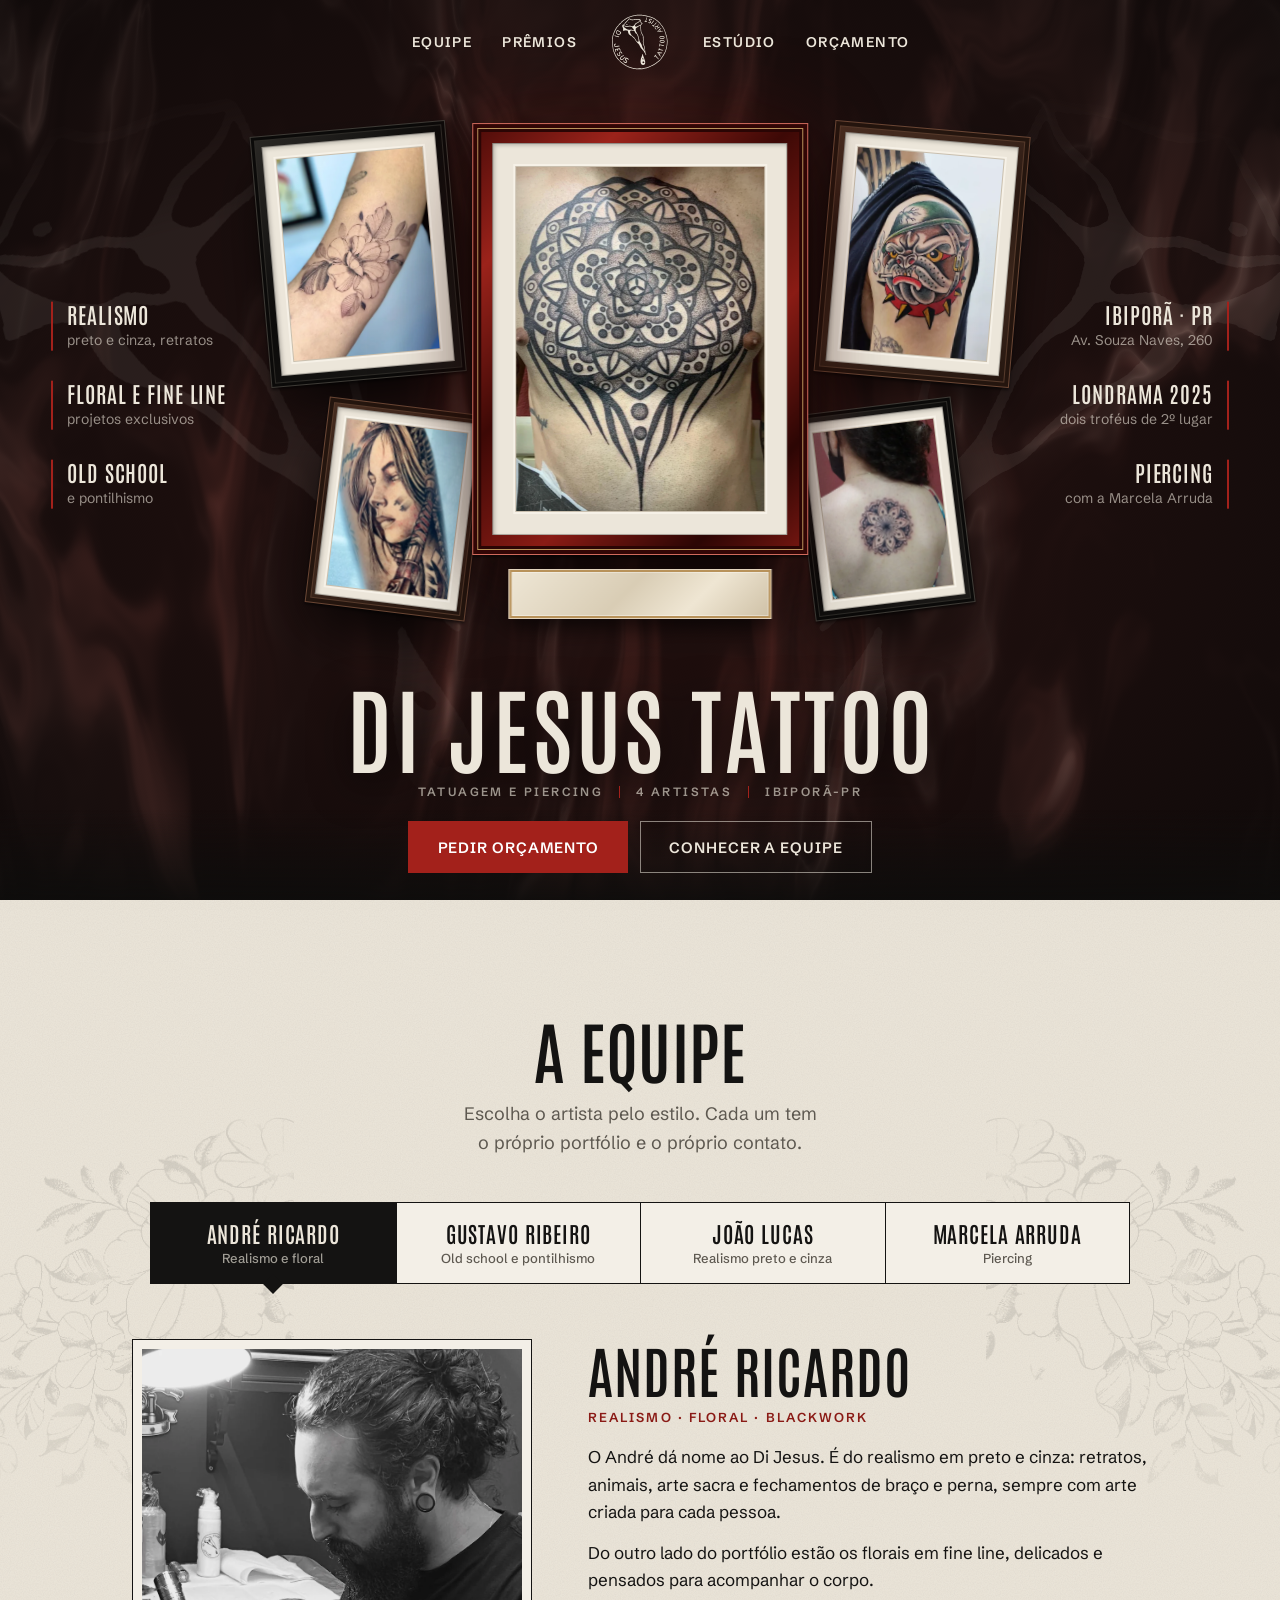
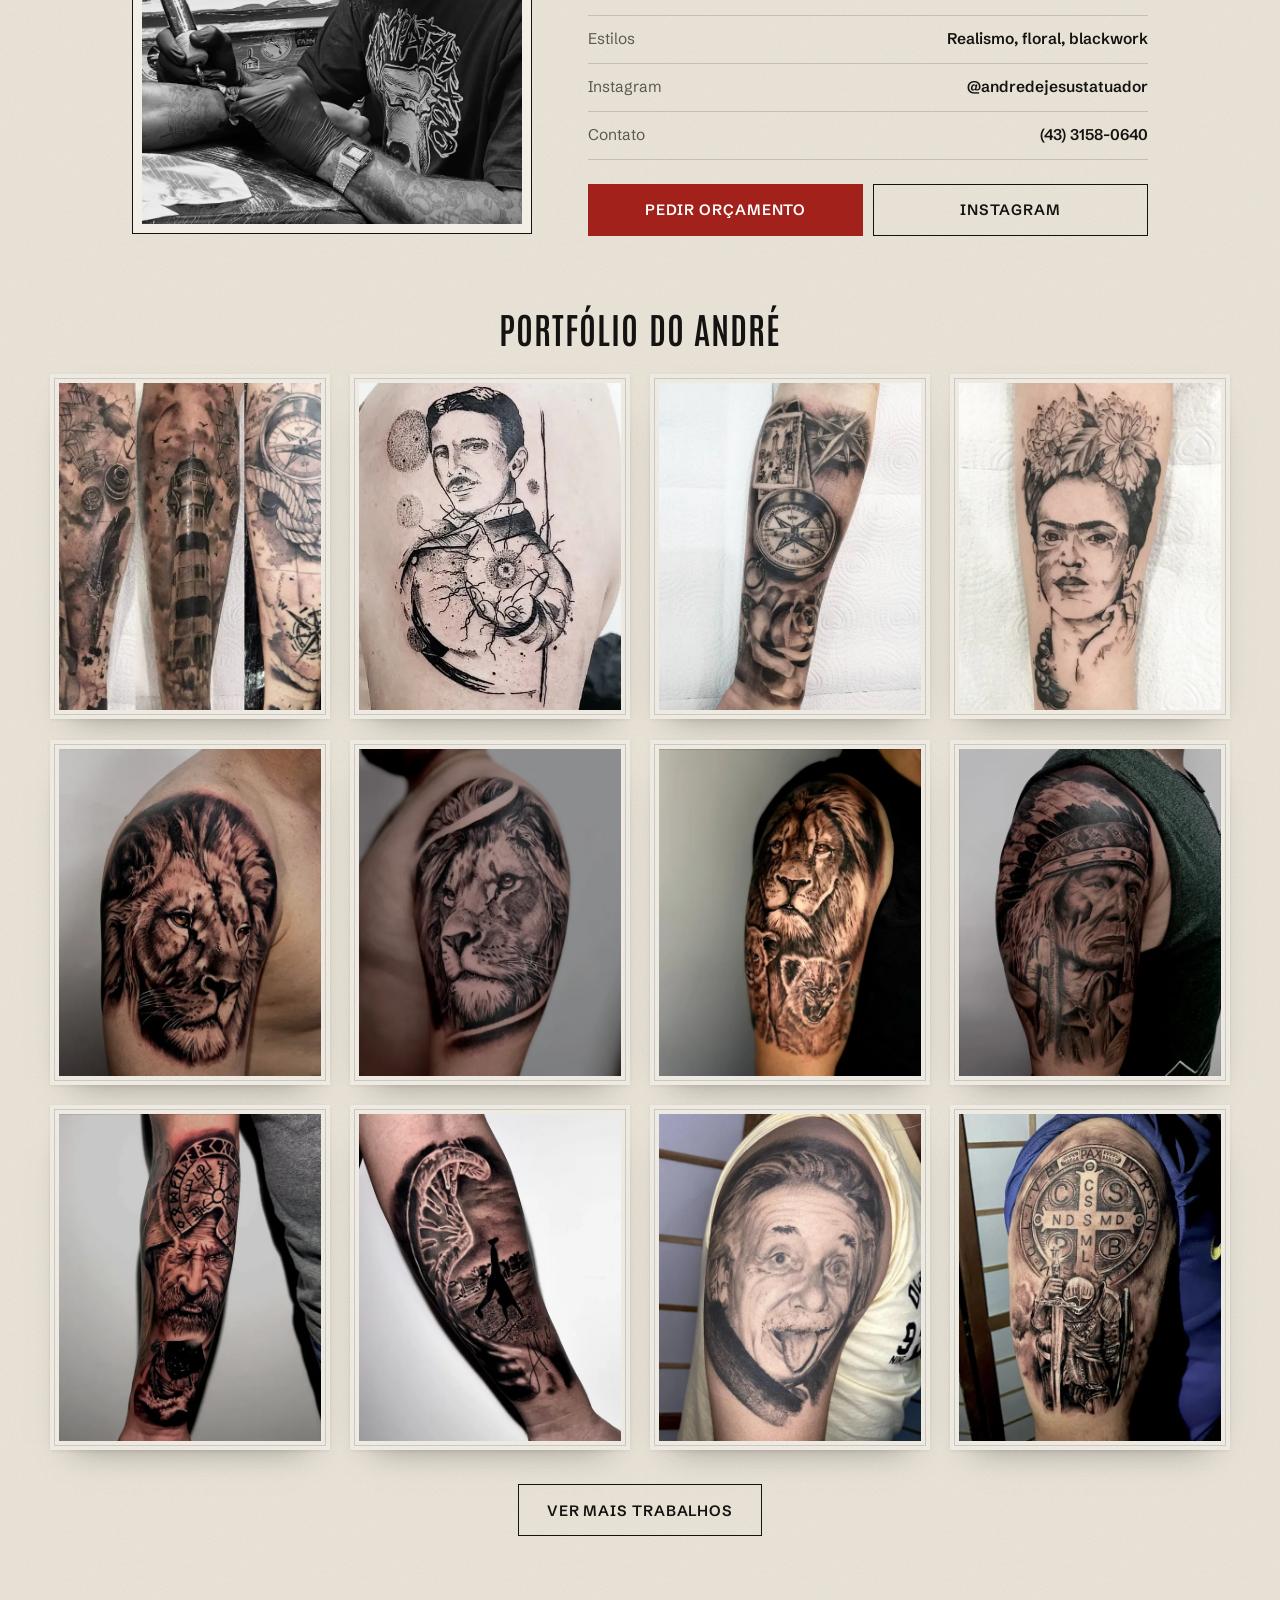
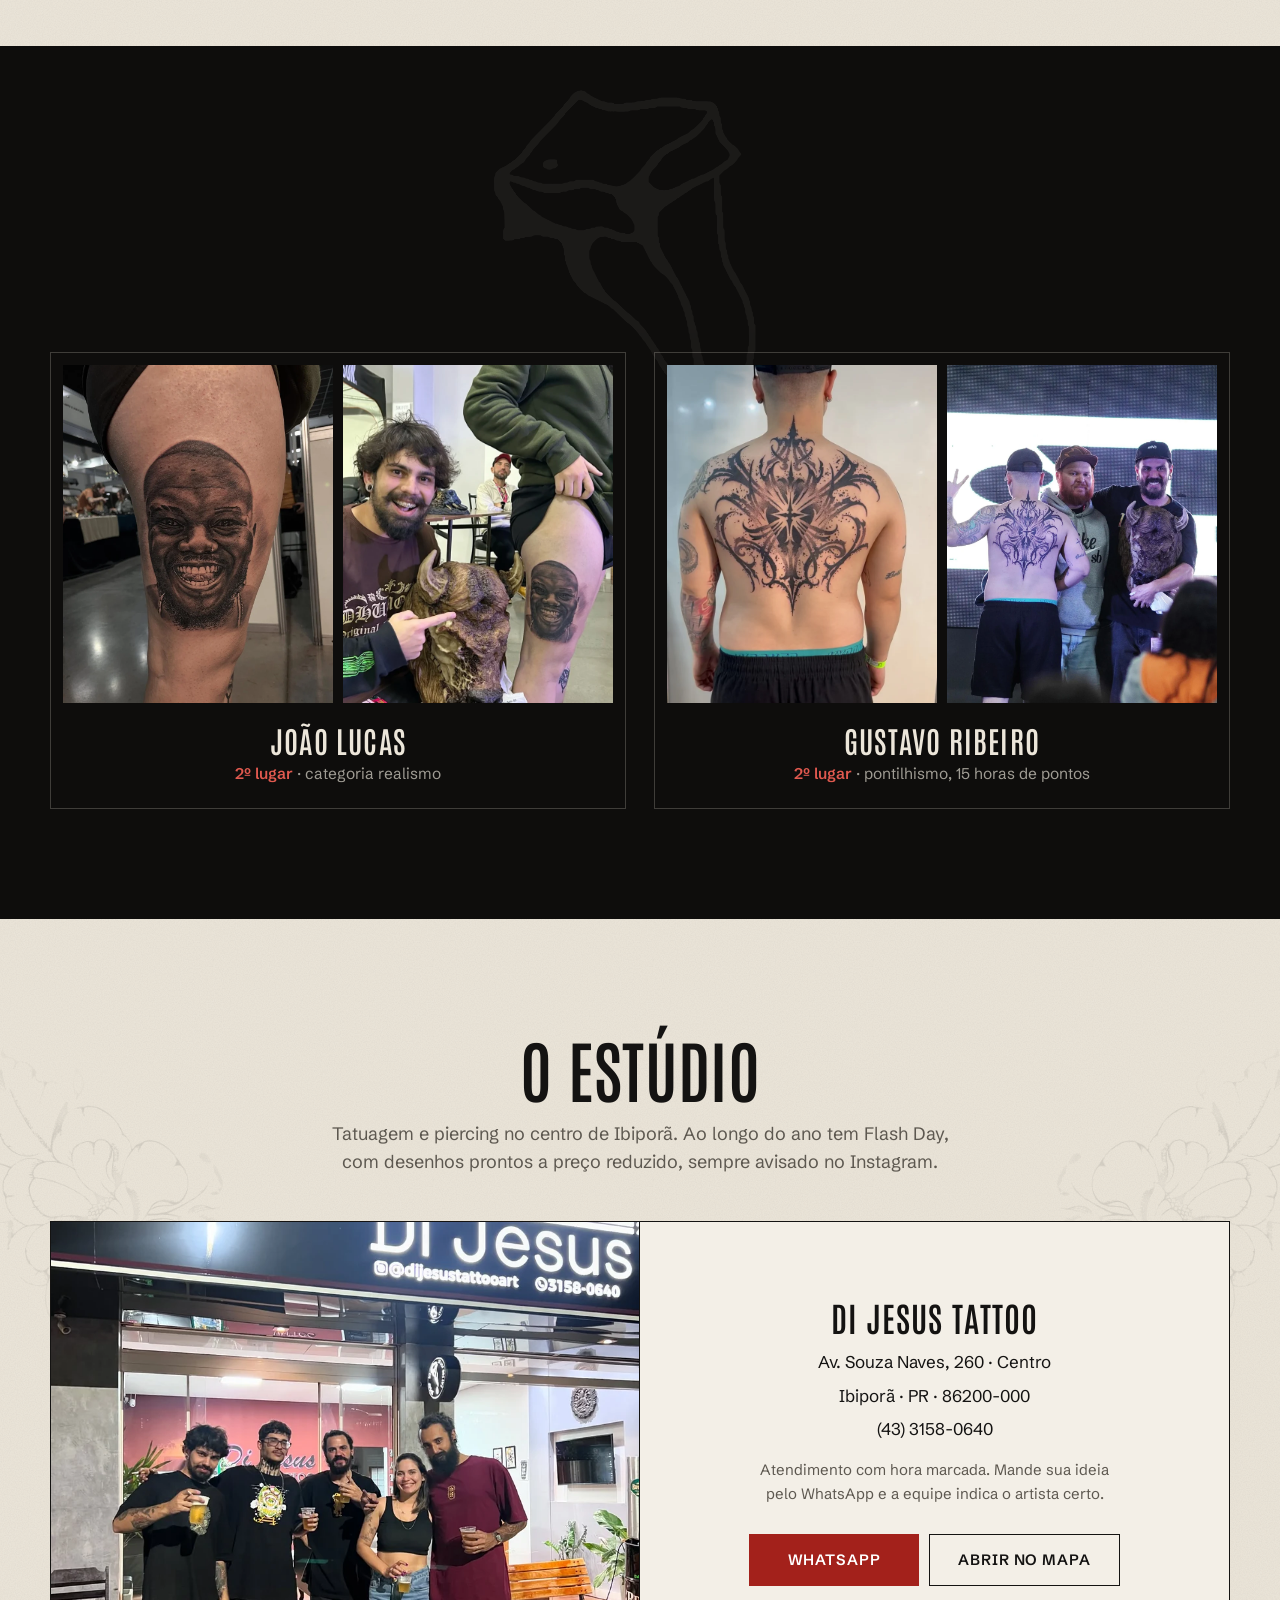
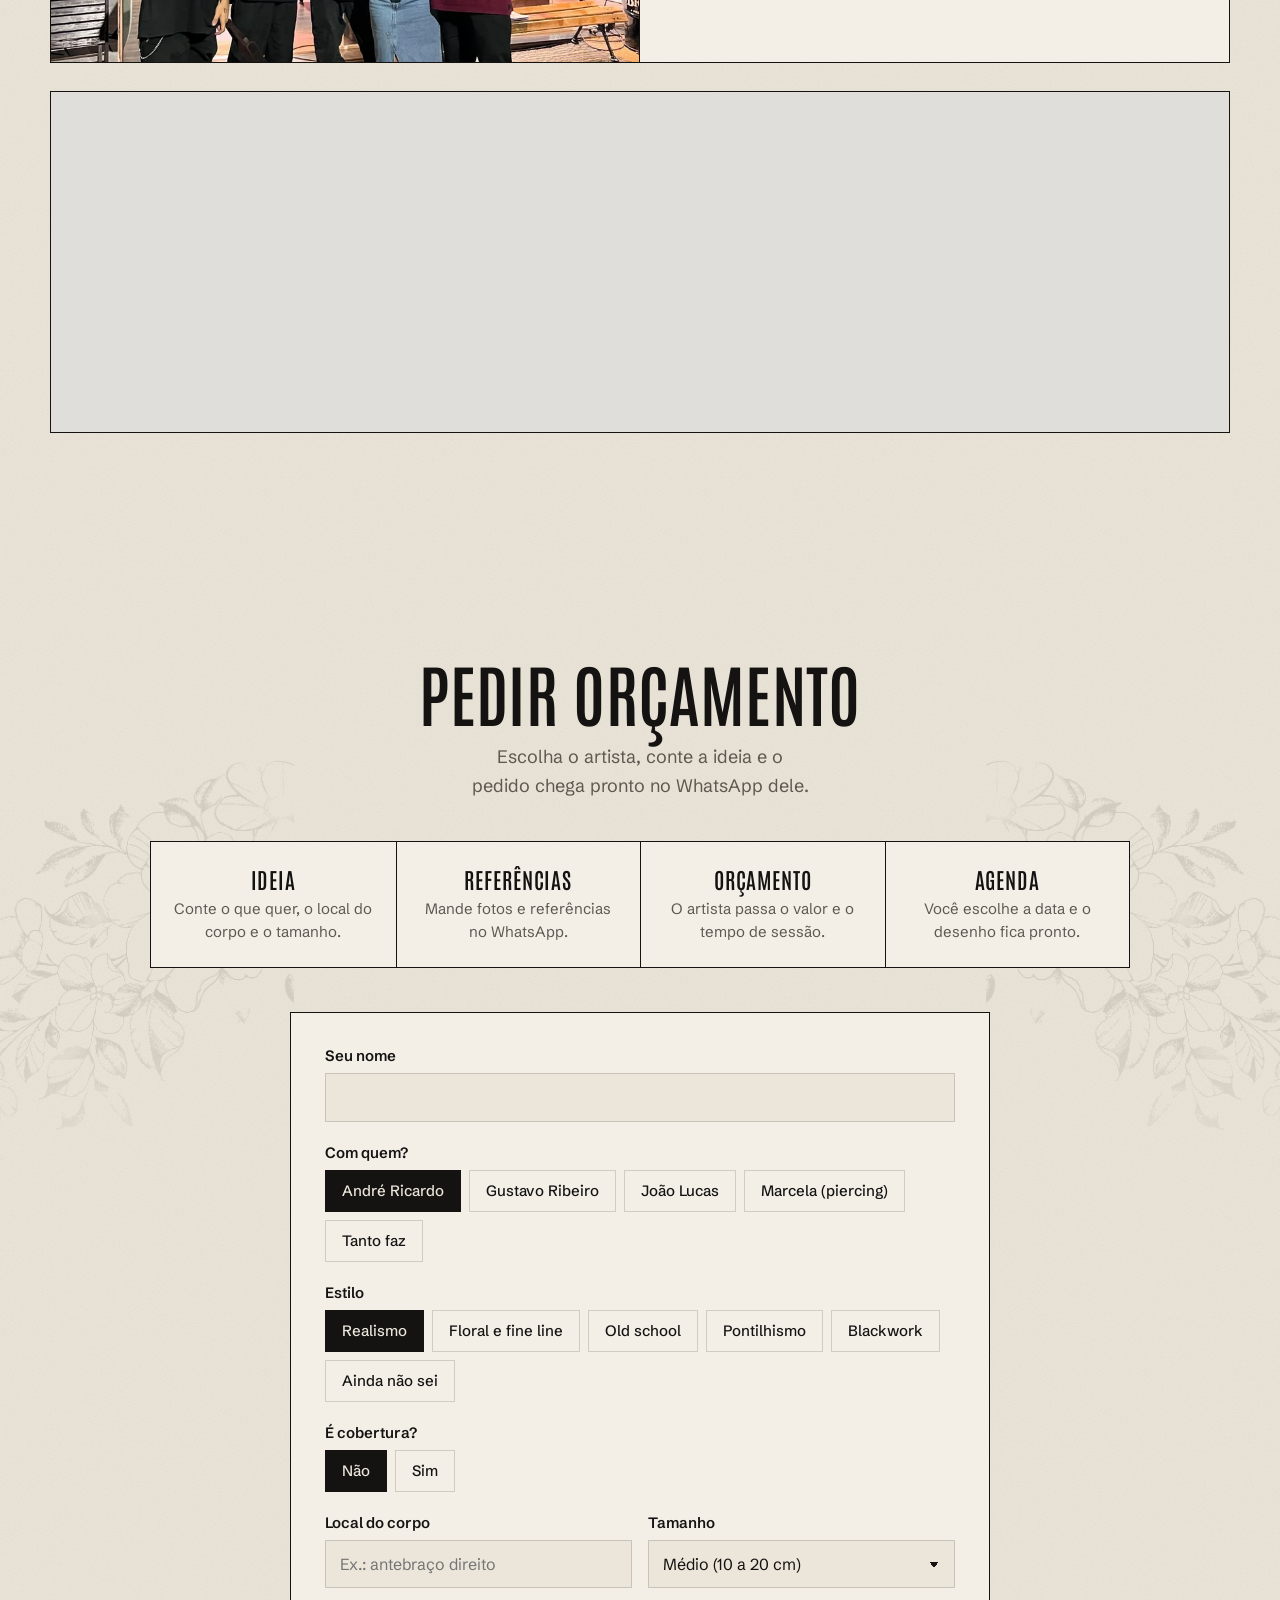
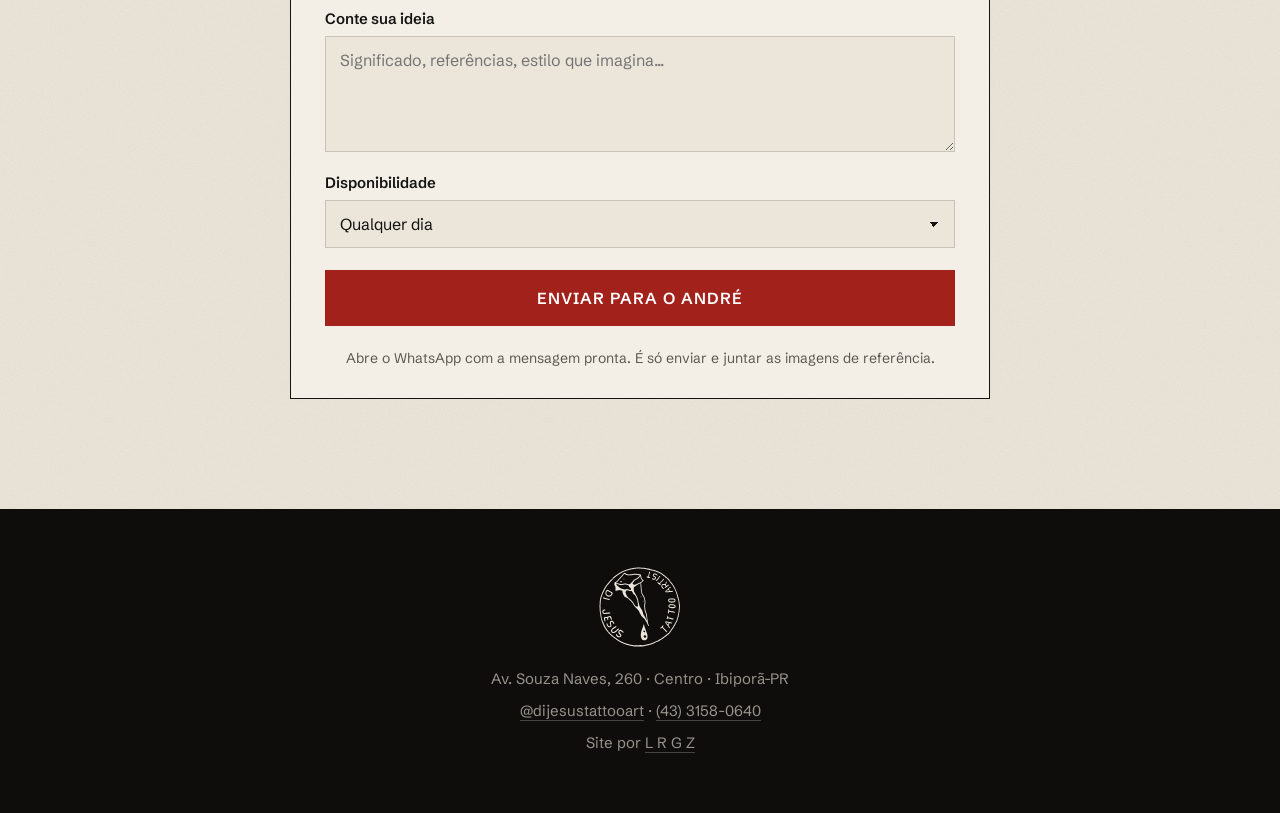
==== index.html @ e784301d "Prévia Di Jesus Tattoo: galeria de quadros da equipe, uma aba por artista com portfólio e contato, p" ====
<!doctype html>
<html lang="pt-BR">
<head>
<meta charset="utf-8">
<meta name="viewport" content="width=device-width,initial-scale=1,viewport-fit=cover">
<title>Di Jesus Tattoo · Estúdio de tatuagem e piercing em Ibiporã-PR</title>
<meta name="description" content="Di Jesus Tattoo, estúdio em Ibiporã-PR. André Ricardo, Gustavo Ribeiro e João Lucas na tatuagem, Marcela Arruda no piercing. Realismo, floral, old school e pontilhismo, com dois troféus na Londrama Tattoo.">
<meta name="robots" content="noindex,nofollow">
<meta property="og:title" content="Di Jesus Tattoo · Ibiporã-PR">
<meta property="og:description" content="Realismo, floral, old school, pontilhismo e piercing. Conheça a equipe e peça seu orçamento.">
<meta property="og:image" content="img/og.jpg">
<meta property="og:type" content="website">
<meta name="theme-color" content="#0e0d0c">
<link rel="icon" href="favicon.png">
<link rel="preload" href="fonts/antonio.woff2" as="font" type="font/woff2" crossorigin>
<link rel="preload" href="fonts/schibsted-grotesk-normal-400_700-latin.woff2" as="font" type="font/woff2" crossorigin>
<link rel="preload" href="img/q/a234.webp" as="image">
<style>
@font-face{font-family:Antonio;src:url(fonts/antonio.woff2) format('woff2');font-weight:100 700;font-display:swap}
@font-face{font-family:Schibsted;src:url(fonts/schibsted-grotesk-normal-400_700-latin.woff2) format('woff2');font-weight:400 700;font-display:swap;unicode-range:U+0000-00FF,U+0131,U+0152-0153,U+02BB-02BC,U+02C6,U+02DA,U+02DC,U+2000-206F,U+2074,U+20AC,U+2122,U+2191,U+2193,U+2212,U+2215,U+FEFF,U+FFFD}
@font-face{font-family:Schibsted;src:url(fonts/schibsted-grotesk-normal-400_700-latin-ext.woff2) format('woff2');font-weight:400 700;font-display:swap;unicode-range:U+0100-02AF,U+0304,U+0308,U+0329,U+1E00-1E9F,U+1EF2-1EFF,U+2020,U+20A0-20AB,U+20AD-20C0,U+2113,U+2C60-2C7F,U+A720-A7FF}
:root{
 --bg:#ECE6DA;--bg2:#E3DCCE;--pl:#F3EFE7;--ink:#141312;--carv:#0e0d0c;--mute:#5d5850;--line:rgba(20,19,18,.16);
 --rd:#A3211B;--rd2:#8A1A15;--ez:cubic-bezier(.16,.84,.32,1);
 --grao:url("data:image/svg+xml,%3Csvg xmlns='http://www.w3.org/2000/svg' width='220' height='220'%3E%3Cfilter id='n'%3E%3CfeTurbulence type='fractalNoise' baseFrequency='.85' numOctaves='3' stitchTiles='stitch'/%3E%3CfeColorMatrix values='0 0 0 0 .1 0 0 0 0 .09 0 0 0 0 .08 0 0 0 .07 0'/%3E%3C/filter%3E%3Crect width='100%25' height='100%25' filter='url(%23n)'/%3E%3C/svg%3E");
}
*{box-sizing:border-box;margin:0;padding:0}
[hidden]{display:none!important}
.sr{position:absolute;width:1px;height:1px;overflow:hidden;clip:rect(0 0 0 0);white-space:nowrap}
html{scroll-behavior:smooth;-webkit-text-size-adjust:100%}
body{background:var(--bg) var(--grao);color:var(--ink);font:400 17px/1.6 Schibsted,system-ui,sans-serif;overflow-x:hidden}
img{display:block;max-width:100%}
a{color:inherit}
h1,h2,h3{font-family:Antonio,sans-serif;font-weight:600;line-height:1.12;letter-spacing:.005em;text-wrap:balance}
h2{font-size:clamp(40px,5.4vw,68px);text-align:center;text-transform:uppercase}
p{text-wrap:pretty}
.wrap{width:min(1180px,100% - 40px);margin:0 auto;position:relative;z-index:1}
.lead{max-width:620px;margin:14px auto 0;text-align:center;color:var(--mute);font-size:18px;text-wrap:balance}
.btn{display:inline-flex;align-items:center;justify-content:center;height:52px;padding:0 28px;border:1px solid var(--ink);background:transparent;color:var(--ink);font:600 15px/1 Schibsted,sans-serif;letter-spacing:.06em;text-transform:uppercase;text-decoration:none;cursor:pointer;transition:background .3s var(--ez),color .3s var(--ez),border-color .3s var(--ez),transform .3s var(--ez)}
.btn:hover{background:var(--ink);color:var(--bg)}
.btn:active{transform:translateY(1px) scale(.99)}
.btn.p{background:var(--rd);border-color:var(--rd);color:#fff}
.btn.p:hover{background:var(--ink);border-color:var(--ink)}
section{position:relative;overflow:hidden;padding:110px 0}
.rv{opacity:0;transform:translateY(16px);transition:opacity .7s var(--ez),transform .7s var(--ez)}
.rv.in{opacity:1;transform:none}

/* adornos: floral fine line do André (tirado da pele) e o prego da logo, apagados e espelhados */
.orn{position:absolute;z-index:0;pointer-events:none;user-select:none;-webkit-user-drag:none;max-width:none}
.orn.fl-l,.orn.fl-r{top:120px;width:min(30vw,440px);opacity:.1;-webkit-mask-image:linear-gradient(180deg,transparent,#000 22%,#000 70%,transparent);mask-image:linear-gradient(180deg,transparent,#000 22%,#000 70%,transparent)}
.orn.fl-l{left:max(-90px,calc(50% - 600px - min(30vw,440px)));transform:scaleX(-1)}
.orn.fl-r{right:max(-90px,calc(50% - 600px - min(30vw,440px)))}
.orn.pr-c{left:50%;top:40px;width:min(26vw,300px);transform:translateX(-50%);opacity:.06;-webkit-mask-image:linear-gradient(180deg,#000 40%,transparent 92%);mask-image:linear-gradient(180deg,#000 40%,transparent 92%)}
section:not(.escuro) .orn{filter:brightness(.12)}

/* NAV (sobre o hero escuro) */
nav{position:absolute;top:0;left:0;right:0;z-index:6;height:84px;display:grid;grid-template-columns:1fr auto 1fr;align-items:center;gap:34px;padding:0 max(20px,calc((100% - 1240px)/2));color:var(--bg)}
nav .lado{display:flex;gap:30px;align-items:center}
nav .lado.e{justify-content:flex-end}
nav .lado a{font:600 14px/1 Schibsted,sans-serif;letter-spacing:.1em;text-transform:uppercase;text-decoration:none;position:relative}
nav .lado a::after{content:"";position:absolute;left:0;right:0;bottom:-7px;height:1px;background:var(--rd);transform:scaleX(0);transition:transform .3s var(--ez)}
nav .lado a:hover::after{transform:none}
.selo{display:block;width:58px;height:58px;color:var(--bg);transition:transform .4s var(--ez)}
.selo:hover{transform:rotate(-8deg)}
.selo svg{width:100%;height:100%;display:block}

/* HERO: galeria do estúdio; cada quadro é de um tatuador, a tinta cobre a peça e revela a seguinte; fumaça de grafite com luz vermelha */
.hero{position:relative;min-height:100svh;display:flex;flex-direction:column;padding:84px 0 clamp(22px,3svh,44px);overflow:hidden;isolation:isolate;background:var(--carv);color:var(--bg)}
.hero::after{content:"";position:absolute;left:0;right:0;bottom:0;height:90px;z-index:-1;background:linear-gradient(180deg,transparent,rgba(14,13,12,.9));pointer-events:none}
.fumo{position:absolute;inset:0;width:100%;height:100%;z-index:-2;display:block;object-fit:cover;max-width:none}
.fumo-v{display:none}
.orn-h{position:absolute;top:52%;height:84%;width:auto;max-width:none;opacity:.07;z-index:-1;pointer-events:none;-webkit-mask-image:linear-gradient(180deg,transparent,#000 18%,#000 78%,transparent);mask-image:linear-gradient(180deg,transparent,#000 18%,#000 78%,transparent)}
.orn-h.l{left:2%;transform:translateY(-50%) rotate(-14deg)}.orn-h.r{right:2%;transform:translateY(-50%) scaleX(-1) rotate(-14deg)}
.cena{position:relative;flex:1;min-height:470px}
.q{position:absolute;margin:0;left:var(--x);top:var(--y);height:var(--h);aspect-ratio:4/5.15;transform:translate(-50%,-50%) rotate(var(--r));animation:pousa 1.1s var(--d) cubic-bezier(.2,.9,.25,1) both}
@keyframes pousa{from{opacity:0;transform:translate(-50%,-56%) rotate(calc(var(--r) + 5deg)) scale(1.12)}}
.q0{--x:50%;--y:45%;--h:min(48svh,560px);--r:0deg;--d:0s;z-index:3}
.q1{--x:28%;--y:30%;--h:min(28svh,310px);--r:-5deg;--d:.12s}
.q2{--x:72%;--y:30%;--h:min(28svh,310px);--r:5deg;--d:.2s}
.q3{--x:31%;--y:75%;--h:min(23svh,250px);--r:7deg;--d:.3s}
.q4{--x:69%;--y:75%;--h:min(23svh,250px);--r:-7deg;--d:.38s}
.q-mold{position:absolute;inset:0;padding:5.5%}
.m-preto .q-mold{background:linear-gradient(135deg,#2b2926,#0c0b0a 45%,#1d1b19);box-shadow:inset 0 0 0 1px #3d3a35,inset 0 0 0 4px #0b0a09,inset 0 0 0 5px #2c2a26,0 2px 3px rgba(0,0,0,.6),0 30px 60px -12px rgba(0,0,0,.85)}
.m-madeira .q-mold{background:linear-gradient(160deg,#4a2f22,#2a1912 40%,#3d271c 70%,#22140e);box-shadow:inset 0 0 0 1px #6a4634,inset 0 0 0 5px #24150e,inset 0 0 0 6px #563a2b,0 2px 3px rgba(0,0,0,.6),0 30px 60px -12px rgba(0,0,0,.85)}
/* quadro central: laca vermelha da gota da logo, com filete de ouro velho */
.m-laca .q-mold{padding:6%;background:linear-gradient(135deg,#4a0b08 0%,#9c231b 20%,#3d0906 42%,#8a1c15 64%,#2c0604 84%,#7d1812 100%);box-shadow:inset 0 0 0 1px #d06a5c,inset 0 0 0 5px #320605,inset 0 0 0 6px #b8925a,inset 0 0 0 9px #2a0504,0 2px 3px rgba(0,0,0,.6),0 40px 80px -14px rgba(0,0,0,.9),0 0 90px rgba(163,33,27,.2)}
.q-pp{position:relative;height:100%;padding:8%;background:#ECE6DA;box-shadow:inset 0 0 0 1px rgba(0,0,0,.25),inset 2px 2px 4px rgba(0,0,0,.25)}
.q-ob{position:relative;height:100%;overflow:hidden;background:#0c0b0a;box-shadow:0 0 0 1px #c9bfae,0 0 0 3px #f6f1e7,inset 0 0 0 1px rgba(0,0,0,.4)}
.q-ob img{position:absolute;inset:0;width:100%;height:100%;object-fit:cover;max-width:none}
.q-ob .cv,.q-ob .aro,.q-ob .bri{-webkit-mask-repeat:no-repeat;mask-repeat:no-repeat;-webkit-mask-position:var(--mx) var(--my);mask-position:var(--mx) var(--my);-webkit-mask-size:0 0;mask-size:0 0;animation:frente 4.2s cubic-bezier(.5,.05,.6,1) forwards}
.q-ob .cz{z-index:2;filter:grayscale(1) contrast(1.08) brightness(1.02);-webkit-mask-image:url(img/tinta-c.png);mask-image:url(img/tinta-c.png)}
.q-ob .aro{position:absolute;inset:0;z-index:3;background:rgba(6,5,4,.6);-webkit-mask-image:url(img/tinta-aro.png);mask-image:url(img/tinta-aro.png)}
.q-ob .bri{position:absolute;inset:0;z-index:3;background:rgba(255,205,195,.16);-webkit-mask-image:url(img/tinta-brilho.png);mask-image:url(img/tinta-brilho.png)}
.q-ob .kr{z-index:4;-webkit-mask-image:url(img/tinta-k.png);mask-image:url(img/tinta-k.png);animation-delay:1.4s}
@keyframes frente{to{-webkit-mask-size:440% 440%;mask-size:440% 440%}}
.q-ob::after{content:"";position:absolute;inset:0;z-index:5;pointer-events:none;background:linear-gradient(118deg,rgba(255,255,255,.1) 0,rgba(255,255,255,0) 32%,rgba(255,255,255,0) 64%,rgba(255,255,255,.05) 100%)}
.q0 .q-ob::before{content:"";position:absolute;inset:0;z-index:6;pointer-events:none;box-shadow:inset 0 0 40px rgba(0,0,0,.35)}
.placa{position:absolute;left:50%;top:calc(100% + 14px);translate:-50% 0;min-width:66%;padding:9px 18px 8px;text-align:center;background:linear-gradient(135deg,#efe7d6,#d9cdb5 45%,#efe6d3 70%,#cdbfa4);color:#1a0d0b;box-shadow:inset 0 0 0 1px rgba(255,255,255,.6),inset 0 0 0 3px #b8925a,inset 0 0 0 4px rgba(255,255,255,.35),0 8px 18px rgba(0,0,0,.55);white-space:nowrap}
.placa b{display:block;font:600 17px/1.15 Antonio,sans-serif;letter-spacing:.06em;text-transform:uppercase}
.placa span{display:block;font:600 10.5px/1.3 Schibsted,sans-serif;letter-spacing:.14em;text-transform:uppercase;color:var(--rd2)}
.placa b,.placa span{transition:opacity .45s var(--ez)}
.placa.tr b,.placa.tr span{opacity:0}
.hl{position:absolute;top:45%;z-index:2;display:grid;gap:30px;translate:0 -50%;animation:sobe-h 1s .5s var(--ez) both}
.hl-e{left:clamp(24px,4vw,70px);text-align:left}.hl-d{right:clamp(24px,4vw,70px);text-align:right}
.hl p{font-size:14px;line-height:1.4;color:rgba(236,230,218,.6)}
.hl b{display:block;font:600 22px/1.15 Antonio,sans-serif;letter-spacing:.04em;text-transform:uppercase;color:var(--bg);margin-bottom:4px}
.hl-e p{border-left:2px solid var(--rd);padding-left:14px}.hl-d p{border-right:2px solid var(--rd);padding-right:14px}
.h-txt{position:relative;z-index:4;display:flex;flex-direction:column;align-items:center;text-align:center;margin-top:clamp(16px,3.4svh,40px);padding:0 16px}
.h-nome{font:600 clamp(56px,min(7.4vw,10.5svh),124px)/.95 Antonio,sans-serif;letter-spacing:.04em;padding-left:.04em;text-transform:uppercase;color:var(--bg);text-shadow:0 10px 40px rgba(0,0,0,.7);animation:sobe-h 1s .3s var(--ez) both}
.h-sub{display:flex;justify-content:center;flex-wrap:wrap;margin:clamp(10px,1.6svh,16px) 0 clamp(16px,2.6svh,24px);font:600 12px/1 Schibsted,sans-serif;letter-spacing:.2em;text-transform:uppercase;color:rgba(236,230,218,.62);animation:sobe-h 1s .45s var(--ez) both}
.h-sub span{padding:0 16px}.h-sub span+span{border-left:1px solid var(--rd)}
.bts{display:flex;gap:12px;justify-content:center;animation:sobe-h 1s .55s var(--ez) both}
.bts .btn{min-width:220px}
.hero .btn:not(.p){border-color:rgba(236,230,218,.55);color:var(--bg)}
.hero .btn:not(.p):hover{background:var(--bg);color:var(--ink);border-color:var(--bg)}
.hero .btn.p:hover{background:var(--bg);border-color:var(--bg);color:var(--ink)}
@keyframes sobe-h{from{opacity:0;transform:translateY(14px)}to{opacity:1;transform:none}}

/* EQUIPE: uma aba por tatuador, cada um com contato e portfólio */
.abas{display:grid;grid-template-columns:repeat(4,1fr);max-width:980px;margin:44px auto 0;border:1px solid var(--ink);background:var(--pl)}
.abas button{position:relative;padding:18px 12px 16px;border:0;background:transparent;cursor:pointer;text-align:center;color:var(--ink);transition:background .3s var(--ez),color .3s var(--ez)}
.abas button+button{border-left:1px solid var(--ink)}
.abas b{display:block;font:600 22px/1.1 Antonio,sans-serif;letter-spacing:.04em;text-transform:uppercase}
.abas span{display:block;margin-top:5px;font:500 13px/1.3 Schibsted,sans-serif;color:var(--mute);transition:color .3s var(--ez)}
.abas button:hover{background:var(--bg2)}
.abas button[aria-selected=true]{background:var(--ink);color:var(--bg)}
.abas button[aria-selected=true] span{color:rgba(236,230,218,.66)}
.abas button[aria-selected=true]::after{content:"";position:absolute;left:50%;bottom:-8px;width:14px;height:14px;background:var(--ink);transform:translateX(-50%) rotate(45deg)}
.painel{margin-top:54px;transition:opacity .35s var(--ez)}
.painel.tr{opacity:0}
.perfil{display:grid;grid-template-columns:minmax(0,400px) minmax(0,560px);gap:56px;justify-content:center;align-items:center}
.perfil figure{background:var(--pl);border:1px solid var(--ink);padding:9px}
.perfil figure img{width:100%;aspect-ratio:4/5;object-fit:cover}
.perfil h3{font-size:clamp(40px,4.4vw,56px);text-transform:uppercase;letter-spacing:.02em}
.perfil .ofi{font:600 13px/1.3 Schibsted,sans-serif;letter-spacing:.16em;text-transform:uppercase;color:var(--rd2);margin:8px 0 18px}
.perfil .tx p+p{margin-top:14px}
.premio{display:flex;gap:14px;align-items:center;margin-top:20px;padding:12px 16px;border:1px solid var(--rd);background:rgba(163,33,27,.05);font-size:15.5px;line-height:1.4}
.premio b{font:600 26px/1 Antonio,sans-serif;color:var(--rd2);white-space:nowrap}
.factos{margin-top:22px;border-top:1px solid var(--line)}
.factos div{display:flex;justify-content:space-between;gap:16px;padding:11px 0;border-bottom:1px solid var(--line);font-size:15.5px}
.factos span{color:var(--mute)}
.factos b{font-weight:600;text-align:right}
.perfil .bt{display:flex;gap:10px;margin-top:24px;flex-wrap:wrap}
.perfil .bt .btn{flex:1;min-width:190px;white-space:nowrap}
.port-t{font-size:clamp(28px,3vw,36px);text-transform:uppercase;text-align:center;margin:72px 0 26px;letter-spacing:.03em}
.grid{display:grid;grid-template-columns:repeat(4,1fr);gap:clamp(14px,1.6vw,22px)}
.grid a{position:relative;display:block;padding:clamp(6px,.7vw,10px);background:var(--pl) var(--grao);box-shadow:0 18px 34px -24px rgba(20,19,18,.5),0 1px 4px rgba(20,19,18,.08);transition:transform .4s var(--ez),box-shadow .4s var(--ez)}
.grid a::after{content:"";position:absolute;inset:4px;border:1px solid rgba(20,19,18,.16);pointer-events:none}
.grid a span{display:block;aspect-ratio:4/5;overflow:hidden;background:var(--bg2)}
.grid img{display:block;width:100%;height:100%;object-fit:cover;-webkit-user-drag:none;transition:transform .6s var(--ez)}
.grid a:hover{transform:translateY(-3px);box-shadow:0 26px 44px -24px rgba(20,19,18,.6),0 2px 6px rgba(20,19,18,.1)}
.grid a:hover img{transform:scale(1.03)}
.mais{text-align:center;margin-top:34px}

/* PRÊMIOS (fundo escuro) */
.escuro{background:var(--carv);color:var(--bg)}
.escuro .lead{color:rgba(236,230,218,.62)}
.trofeus{display:grid;grid-template-columns:1fr 1fr;gap:28px;margin-top:48px}
.trofeu{border:1px solid rgba(236,230,218,.22);padding:12px}
.trofeu .fts{display:grid;grid-template-columns:1fr 1fr;gap:10px}
.trofeu img{width:100%;aspect-ratio:4/5;object-fit:cover}
.trofeu .leg{text-align:center;padding:20px 10px 10px}
.trofeu .leg b{display:block;font:600 30px/1.1 Antonio,sans-serif;letter-spacing:.04em;text-transform:uppercase}
.trofeu .leg span{display:block;margin-top:6px;font-size:15.5px;color:rgba(236,230,218,.66)}
.trofeu .leg i{font-style:normal;color:#E0594F;font-weight:600}

/* ESTÚDIO */
.estudio{display:grid;grid-template-columns:1fr 1fr;border:1px solid var(--ink);background:var(--pl);margin-top:44px}
.estudio figure{position:relative;border-right:1px solid var(--ink);min-height:440px}
.estudio figure img{position:absolute;inset:0;width:100%;height:100%;object-fit:cover;object-position:50% 40%}
.estudio .info{padding:40px 38px;display:flex;flex-direction:column;justify-content:center;align-items:center;text-align:center;gap:6px}
.estudio h3{font-size:34px;text-transform:uppercase;margin-bottom:6px;letter-spacing:.03em}
.estudio .nota{margin-top:10px;font-size:15px;color:var(--mute);max-width:380px}
.estudio .bt{display:flex;gap:10px;margin-top:22px;flex-wrap:wrap;justify-content:center}
.estudio .bt .btn{min-width:170px}
.mapa{margin-top:28px;border:1px solid var(--ink)}
.mapa iframe{display:block;width:100%;height:340px;border:0;background:var(--bg2);filter:grayscale(.7) contrast(1.02)}

/* PEDIDO */
.passos{display:grid;grid-template-columns:repeat(4,1fr);border:1px solid var(--ink);background:var(--pl);max-width:980px;margin:40px auto 0}
.passos>div{padding:24px 22px;text-align:center}
.passos>div+div{border-left:1px solid var(--ink)}
.passos b{display:block;font:600 22px/1.2 Antonio,sans-serif;letter-spacing:.04em;text-transform:uppercase;margin-bottom:6px}
.passos p{font-size:15px;color:var(--mute);line-height:1.5}
.form{max-width:700px;margin:44px auto 0;background:var(--pl);border:1px solid var(--ink);padding:34px 34px 30px;display:flex;flex-direction:column;gap:22px}
.campo{display:flex;flex-direction:column;gap:8px;border:0;min-width:0}
.campo>span,.campo legend{font:600 15px/1.2 Schibsted,sans-serif;padding:0}
.campo legend{margin-bottom:8px}
input,select,textarea{font:400 16px/1.4 Schibsted,sans-serif;color:var(--ink);background:var(--bg);border:1px solid var(--line);border-radius:0;padding:12px 14px;width:100%;transition:border-color .3s var(--ez),background .3s var(--ez);-webkit-appearance:none;appearance:none}
select{background-image:linear-gradient(45deg,transparent 50%,var(--ink) 50%),linear-gradient(135deg,var(--ink) 50%,transparent 50%);background-position:calc(100% - 20px) 52%,calc(100% - 15px) 52%;background-size:5px 5px;background-repeat:no-repeat;padding-right:40px}
input:focus,select:focus,textarea:focus{outline:0;border-color:var(--ink);background:#fff}
textarea{resize:vertical;min-height:110px}
.chips{display:flex;flex-wrap:wrap;gap:8px}
.chips label{position:relative;cursor:pointer}
.chips input{position:absolute;opacity:0;width:1px;height:1px}
.chips span{display:inline-flex;align-items:center;height:42px;padding:0 16px;border:1px solid var(--line);font:500 15px/1 Schibsted,sans-serif;transition:background .3s var(--ez),color .3s var(--ez),border-color .3s var(--ez)}
.chips label:hover span{border-color:var(--ink)}
.chips input:checked+span{background:var(--ink);color:var(--bg);border-color:var(--ink)}
.chips input:focus-visible+span{outline:2px solid var(--rd);outline-offset:2px}
.duas{display:grid;grid-template-columns:1fr 1fr;gap:16px}
.erro{color:var(--rd);font-size:15px;margin-top:-8px}
.form .btn{width:100%;height:56px;font-size:16px}
.form small{color:var(--mute);font-size:14px;text-align:center;line-height:1.45}

footer{background:var(--carv);color:rgba(236,230,218,.62);padding:56px 20px 58px;text-align:center;display:flex;flex-direction:column;gap:8px;align-items:center;font-size:15px}
footer .selo{width:84px;height:84px;margin-bottom:10px}
footer a{text-decoration:none;border-bottom:1px solid rgba(236,230,218,.25);transition:border-color .3s var(--ez),color .3s var(--ez)}
footer a:hover{border-color:var(--bg);color:var(--bg)}

/* LIGHTBOX */
.lb{position:fixed;inset:0;z-index:50;background:rgba(14,13,12,.95);display:flex;align-items:center;justify-content:center;flex-direction:column;gap:18px;padding:20px}
.lb img{max-width:min(92vw,900px);max-height:calc(100svh - 140px);object-fit:contain;-webkit-user-drag:none}
.lb>button:not(.btn){position:absolute;background:none;border:0;color:#F3EFE7;font:300 44px/1 Antonio,sans-serif;cursor:pointer;width:60px;height:60px;transition:opacity .3s var(--ez)}
.lb>button:not(.btn):hover{opacity:.6}
.lb .x{top:10px;right:10px}.lb .pv{left:10px;top:50%;margin-top:-30px}.lb .nx{right:10px;top:50%;margin-top:-30px}
.lb .quero{border-color:#F3EFE7;color:#F3EFE7}
.lb .quero:hover{background:#F3EFE7;color:var(--ink)}

/* RESPONSIVO */
@media (max-width:1180px){.hl{display:none}}
@media (max-width:1024px){
 .grid{grid-template-columns:repeat(3,1fr)}
 .passos{grid-template-columns:1fr 1fr}
 .passos>div+div{border-left:0}
 .passos>div:nth-child(even){border-left:1px solid var(--ink)}
 .passos>div:nth-child(n+3){border-top:1px solid var(--ink)}
 .perfil{gap:36px}
}
@media (max-width:820px){
 body{font-size:16px}
 section{padding:80px 0}
 nav{grid-template-columns:1fr;justify-items:center;height:78px}
 nav .lado{display:none}
 .selo{width:50px;height:50px}
 .hero{padding:78px 0 40px;min-height:auto}
 .cena{flex:none;min-height:0;height:min(60svh,540px)}
 .q0{--h:min(43svh,400px);--y:46%}
 .q1{--x:21%;--y:24%;--h:min(22svh,200px);--r:-7deg}
 .q2{--x:79%;--y:24%;--h:min(22svh,200px);--r:7deg}
 .q3{--x:22%;--y:72%;--h:min(19svh,175px);--r:8deg}
 .q4{--x:78%;--y:72%;--h:min(19svh,175px);--r:-8deg}
 .placa{top:calc(100% + 10px);padding:7px 12px 6px}
 .placa b{font-size:15px}.placa span{font-size:9.5px;letter-spacing:.1em}
 .orn-h{height:60%;opacity:.07}.orn-h.l{left:-16%}.orn-h.r{right:-16%}
 .h-txt{margin-top:30px}
 .h-nome{font-size:clamp(50px,15vw,80px)}
 .h-sub{font-size:10px;letter-spacing:.12em;margin:14px 0 22px}.h-sub span{padding:0 8px}
 .bts{flex-direction:column;width:100%;max-width:440px;padding:0 4px}
 .bts .btn{width:100%;min-width:0}
 .abas{grid-template-columns:1fr 1fr}
 .abas button+button{border-left:0}
 .abas button:nth-child(even){border-left:1px solid var(--ink)}
 .abas button:nth-child(n+3){border-top:1px solid var(--ink)}
 .abas button[aria-selected=true]::after{display:none}
 .abas b{font-size:19px}.abas span{font-size:12px}
 .painel{margin-top:36px}
 .perfil{grid-template-columns:1fr;gap:28px;max-width:480px;margin:0 auto}
 .perfil .tx{text-align:center}
 .premio{text-align:left}
 .perfil .bt .btn{min-width:0}
 .port-t{margin-top:56px}
 .grid{grid-template-columns:1fr 1fr;gap:12px}
 .grid a{padding:5px}.grid a::after{inset:2px}
 .orn.fl-l,.orn.fl-r{width:44vw;opacity:.07}.orn.fl-l{left:-20vw}.orn.fl-r{right:-20vw}
 .orn.pr-c{width:52vw;opacity:.05}
 .trofeus{grid-template-columns:1fr;max-width:520px;margin-left:auto;margin-right:auto}
 .trofeu .leg b{font-size:26px}
 .passos>div{padding:20px 14px}
 .passos p{font-size:14px}
 .passos b{font-size:19px}
 .estudio{grid-template-columns:1fr}
 .estudio figure{border-right:0;border-bottom:1px solid var(--ink)}
 .estudio figure{min-height:0;aspect-ratio:4/5}
 .estudio .info{padding:32px 20px}
 .estudio .bt{width:100%;flex-wrap:nowrap}
 .estudio .bt .btn{flex:1;min-width:0;padding:0 10px;font-size:14px;letter-spacing:.04em;white-space:nowrap}
 .mapa iframe{height:280px}
 .form{padding:24px 18px}
 .duas{grid-template-columns:1fr}
}
@media (min-width:600px) and (max-width:820px){.q0{--h:min(36svh,400px)}.q1,.q3{--x:20%}.q2,.q4{--x:80%}}
@media (max-width:380px){
 .chips span{padding:0 12px;font-size:14px}
 .abas b{font-size:17px}
 .h-sub span:last-child{display:none}
}
@media (orientation:landscape) and (max-height:560px){
 .hero{min-height:auto}
 .cena{height:120svh}
 .h-nome{font-size:56px}
}
@media (prefers-reduced-motion:reduce){*{transition:none!important;animation:none!important}.rv{opacity:1;transform:none}}
</style>
</head>
<body>

<header class="hero" id="topo">
 <nav>
  <div class="lado e"><a href="#equipe">Equipe</a><a href="#premios">Prêmios</a></div>
  <a class="selo" href="#topo" aria-label="Di Jesus Tattoo, início" id="selo-nav"></a>
  <div class="lado"><a href="#estudio">Estúdio</a><a href="#marcar">Orçamento</a></div>
 </nav>
 <canvas class="fumo" id="fumo" aria-hidden="true"></canvas>
 <video class="fumo fumo-v" id="fumov" muted loop playsinline autoplay preload="auto" poster="video/fumaca-m.webp" aria-hidden="true"><source src="video/fumaca-m.mp4" type="video/mp4"></video>
 <img class="orn-h l" src="img/orn/prego.webp" alt="" aria-hidden="true" draggable="false">
 <img class="orn-h r" src="img/orn/prego.webp" alt="" aria-hidden="true" draggable="false">
 <h1 class="sr">Di Jesus Tattoo, estúdio de tatuagem e piercing em Ibiporã-PR.</h1>
 <div class="cena" id="cena" role="img" aria-label="Galeria com tatuagens da equipe Di Jesus; em cada quadro a tinta cobre a peça e revela a seguinte">
  <figure class="q q1 m-preto"><div class="q-mold"><div class="q-pp"><div class="q-ob"></div></div></div></figure>
  <figure class="q q2 m-madeira"><div class="q-mold"><div class="q-pp"><div class="q-ob"></div></div></div></figure>
  <figure class="q q3 m-madeira"><div class="q-mold"><div class="q-pp"><div class="q-ob"></div></div></div></figure>
  <figure class="q q4 m-preto"><div class="q-mold"><div class="q-pp"><div class="q-ob"></div></div></div></figure>
  <figure class="q q0 m-laca"><div class="q-mold"><div class="q-pp"><div class="q-ob"></div></div></div><figcaption class="placa" id="placa"><b>Tesla</b><span>André Ricardo · realismo</span></figcaption></figure>
 </div>
 <aside class="hl hl-e"><p><b>Realismo</b>preto e cinza, retratos</p><p><b>Floral e fine line</b>projetos exclusivos</p><p><b>Old school</b>e pontilhismo</p></aside>
 <aside class="hl hl-d"><p><b>Ibiporã · PR</b>Av. Souza Naves, 260</p><p><b>Londrama 2025</b>dois troféus de 2º lugar</p><p><b>Piercing</b>com a Marcela Arruda</p></aside>
 <div class="h-txt">
  <p class="h-nome" aria-hidden="true">Di Jesus Tattoo</p>
  <p class="h-sub"><span>Tatuagem e piercing</span><span>4 artistas</span><span>Ibiporã-PR</span></p>
  <div class="bts"><a class="btn p" href="#marcar">Pedir orçamento</a><a class="btn" href="#equipe">Conhecer a equipe</a></div>
 </div>
</header>

<section id="equipe">
 <img class="orn fl-l" src="img/orn/floral-a.webp" alt="" aria-hidden="true" draggable="false">
 <img class="orn fl-r" src="img/orn/floral-a.webp" alt="" aria-hidden="true" draggable="false">
 <div class="wrap">
  <h2 class="rv">A equipe</h2>
  <p class="lead rv">Escolha o artista pelo estilo. Cada um tem o próprio portfólio e o próprio contato.</p>
  <div class="abas rv" role="tablist" id="abas">
   <button role="tab" aria-selected="true" aria-controls="painel" data-a="andre"><b>André Ricardo</b><span>Realismo e floral</span></button>
   <button role="tab" aria-selected="false" aria-controls="painel" data-a="gustavo"><b>Gustavo Ribeiro</b><span>Old school e pontilhismo</span></button>
   <button role="tab" aria-selected="false" aria-controls="painel" data-a="joao"><b>João Lucas</b><span>Realismo preto e cinza</span></button>
   <button role="tab" aria-selected="false" aria-controls="painel" data-a="marcela"><b>Marcela Arruda</b><span>Piercing</span></button>
  </div>
  <div class="painel" id="painel" role="tabpanel">
   <div class="perfil">
    <figure><img id="p-foto" src="img/p/andre.webp" alt="André Ricardo tatuando no Di Jesus"></figure>
    <div class="tx">
     <h3 id="p-nome">André Ricardo</h3>
     <p class="ofi" id="p-ofi">Realismo · floral · blackwork</p>
     <div id="p-tx"></div>
     <div id="p-premio"></div>
     <div class="factos" id="p-factos"></div>
     <div class="bt"><a class="btn p" href="#marcar" id="p-orc">Pedir orçamento</a><a class="btn" id="p-ig" href="https://www.instagram.com/andredejesustatuador/" target="_blank" rel="noopener">Instagram</a></div>
    </div>
   </div>
   <h3 class="port-t" id="p-port">Portfólio do André</h3>
   <div class="grid" id="grid"></div>
   <div class="mais"><button class="btn" id="mais">Ver mais trabalhos</button></div>
  </div>
 </div>
</section>

<section id="premios" class="escuro">
 <img class="orn pr-c" src="img/orn/prego.webp" alt="" aria-hidden="true" draggable="false">
 <div class="wrap">
  <h2 class="rv">Dois troféus na Londrama</h2>
  <p class="lead rv">Na Londrama Tattoo de 2025, em Londrina, o estúdio voltou com dois segundos lugares.</p>
  <div class="trofeus">
   <article class="trofeu rv">
    <div class="fts"><img src="img/pr/joao-peca.webp" alt="Retrato em realismo tatuado por João Lucas na Londrama"><img src="img/pr/joao-trofeu.webp" alt="João Lucas com o troféu e a tatuagem premiada"></div>
    <div class="leg"><b>João Lucas</b><span><i>2º lugar</i> · categoria realismo</span></div>
   </article>
   <article class="trofeu rv">
    <div class="fts"><img src="img/pr/gustavo-peca.webp" alt="Costas em pontilhismo tatuadas por Gustavo Ribeiro"><img src="img/pr/gustavo-trofeu.webp" alt="Gustavo Ribeiro no palco da premiação"></div>
    <div class="leg"><b>Gustavo Ribeiro</b><span><i>2º lugar</i> · pontilhismo, 15 horas de pontos</span></div>
   </article>
  </div>
 </div>
</section>

<section id="estudio">
 <img class="orn fl-l" src="img/orn/floral-b.webp" alt="" aria-hidden="true" draggable="false">
 <img class="orn fl-r" src="img/orn/floral-b.webp" alt="" aria-hidden="true" draggable="false">
 <div class="wrap">
  <h2 class="rv">O estúdio</h2>
  <p class="lead rv">Tatuagem e piercing no centro de Ibiporã. Ao longo do ano tem Flash Day, com desenhos prontos a preço reduzido, sempre avisado no Instagram.</p>
  <div class="estudio rv">
   <figure><img src="img/p/equipe.webp" alt="Equipe do Di Jesus Tattoo na frente do estúdio"></figure>
   <div class="info">
    <h3>Di Jesus Tattoo</h3>
    <p>Av. Souza Naves, 260 · Centro</p>
    <p>Ibiporã · PR · 86200-000</p>
    <p>(43) 3158-0640</p>
    <p class="nota">Atendimento com hora marcada. Mande sua ideia pelo WhatsApp e a equipe indica o artista certo.</p>
    <div class="bt">
     <a class="btn p" href="https://wa.me/554331580640" target="_blank" rel="noopener">WhatsApp</a>
     <a class="btn" href="https://www.google.com/maps/search/?api=1&amp;query=Di+Jesus+Tattoo+Av.+Souza+Naves+260+Ibipor%C3%A3" target="_blank" rel="noopener">Abrir no mapa</a>
    </div>
   </div>
  </div>
  <div class="mapa rv"><iframe title="Mapa do Di Jesus Tattoo" src="https://www.google.com/maps?q=Av.+Souza+Naves,+260,+Ibipor%C3%A3+-+PR&amp;output=embed"></iframe></div>
 </div>
</section>

<section id="marcar">
 <img class="orn fl-l" src="img/orn/floral-a.webp" alt="" aria-hidden="true" draggable="false">
 <img class="orn fl-r" src="img/orn/floral-a.webp" alt="" aria-hidden="true" draggable="false">
 <div class="wrap">
  <h2 class="rv">Pedir orçamento</h2>
  <p class="lead rv">Escolha o artista, conte a ideia e o pedido chega pronto no WhatsApp dele.</p>
  <div class="passos rv">
   <div><b>Ideia</b><p>Conte o que quer, o local do corpo e o tamanho.</p></div>
   <div><b>Referências</b><p>Mande fotos e referências no WhatsApp.</p></div>
   <div><b>Orçamento</b><p>O artista passa o valor e o tempo de sessão.</p></div>
   <div><b>Agenda</b><p>Você escolhe a data e o desenho fica pronto.</p></div>
  </div>
  <form class="form rv" id="form" novalidate>
   <label class="campo"><span>Seu nome</span><input name="nome" autocomplete="given-name" required></label>
   <fieldset class="campo"><legend>Com quem?</legend>
    <div class="chips" id="quem">
     <label><input type="radio" name="artista" value="andre" checked><span>André Ricardo</span></label>
     <label><input type="radio" name="artista" value="gustavo"><span>Gustavo Ribeiro</span></label>
     <label><input type="radio" name="artista" value="joao"><span>João Lucas</span></label>
     <label><input type="radio" name="artista" value="marcela"><span>Marcela (piercing)</span></label>
     <label><input type="radio" name="artista" value="estudio"><span>Tanto faz</span></label>
    </div>
   </fieldset>
   <fieldset class="campo" id="f-estilo"><legend>Estilo</legend>
    <div class="chips">
     <label><input type="radio" name="tema" value="Realismo" checked><span>Realismo</span></label>
     <label><input type="radio" name="tema" value="Floral / fine line"><span>Floral e fine line</span></label>
     <label><input type="radio" name="tema" value="Old school"><span>Old school</span></label>
     <label><input type="radio" name="tema" value="Pontilhismo / mandala"><span>Pontilhismo</span></label>
     <label><input type="radio" name="tema" value="Blackwork"><span>Blackwork</span></label>
     <label><input type="radio" name="tema" value="Ainda não sei"><span>Ainda não sei</span></label>
    </div>
   </fieldset>
   <fieldset class="campo" id="f-cob"><legend>É cobertura?</legend>
    <div class="chips">
     <label><input type="radio" name="cob" value="Não" checked><span>Não</span></label>
     <label><input type="radio" name="cob" value="Sim"><span>Sim</span></label>
    </div>
   </fieldset>
   <div class="duas">
    <label class="campo"><span id="l-local">Local do corpo</span><input name="local" id="local" placeholder="Ex.: antebraço direito"></label>
    <label class="campo" id="f-tam"><span>Tamanho</span>
     <select name="tamanho"><option>Até 10 cm</option><option selected>Médio (10 a 20 cm)</option><option>Grande (mais de 20 cm)</option><option>Fechamento (braço ou perna)</option></select></label>
   </div>
   <label class="campo"><span>Conte sua ideia</span><textarea name="ideia" id="ideia" rows="4" placeholder="Significado, referências, estilo que imagina..."></textarea></label>
   <label class="campo"><span>Disponibilidade</span>
    <select name="quando"><option>Qualquer dia</option><option>Dias de semana</option><option>Sábado</option></select></label>
   <p class="erro" id="erro" hidden>Escreva seu nome para continuar.</p>
   <button class="btn p" type="submit" id="enviar">Enviar para o André</button>
   <small>Abre o WhatsApp com a mensagem pronta. É só enviar e juntar as imagens de referência.</small>
  </form>
 </div>
</section>

<footer>
 <a class="selo" href="#topo" aria-label="Voltar ao início" id="selo-ft" style="border:0"></a>
 <p>Av. Souza Naves, 260 · Centro · Ibiporã-PR</p>
 <p><a href="https://www.instagram.com/dijesustattooart/" target="_blank" rel="noopener">@dijesustattooart</a> · <a href="https://wa.me/554331580640" target="_blank" rel="noopener">(43) 3158-0640</a></p>
 <p>Site por <a href="https://lrgz.com.br">L R G Z</a></p>
</footer>

<div class="lb" id="lb" hidden><button class="x" aria-label="Fechar">×</button><button class="pv" aria-label="Anterior">‹</button><img id="lbi" alt=""><button class="nx" aria-label="Próxima">›</button></div>

<script src="js/fumaca.js"></script>
<script>
const RM=matchMedia('(prefers-reduced-motion:reduce)').matches;
// selo da logo (SVG oficial vetorizado) no topo e no rodapé
fetch('img/logo.svg').then(r=>r.text()).then(s=>{['selo-nav','selo-ft'].forEach(id=>{document.getElementById(id).innerHTML=s})});

// HERO: um quadro por artista; a tinta cobre a peça e revela a seguinte, em onda
(function(){
 const SEQ=[['a234','j22','a243','g89','a1'],['a7','a44','a22','a32'],['g17','g7','g19','g10'],['j7','j12','j15','j44'],['g12','g34','g109','g145']];
 const NOME={a234:['Tesla','André Ricardo · realismo'],j22:['Freddie Mercury','João Lucas · realismo'],a243:['Frida','André Ricardo · arte exclusiva'],g89:['Mandala em pontos','Gustavo Ribeiro · premiada'],a1:['Leão','André Ricardo · realismo']};
 const ORD=[4,0,1,2,3];
 const src=f=>`img/q/${f}.webp`;
 const figs=[...document.querySelectorAll('.cena .q')];
 const qs=SEQ.map((_,i)=>{const ob=figs[ORD[i]].querySelector('.q-ob');const im=new Image();im.src=src(SEQ[i][0]);im.alt='';ob.appendChild(im);return{ob,k:0}});
 SEQ.flat().forEach(f=>{const i=new Image();i.src=src(f)});
 ['c','k','aro','brilho'].forEach(n=>{const i=new Image();i.src=`img/tinta-${n}.png`});
 const placa=document.getElementById('placa');
 function troca(i){const q=qs[i];q.k=(q.k+1)%SEQ[i].length;const id=SEQ[i][q.k],f=src(id);
  const mx=(30+Math.random()*40)+'%',my=(25+Math.random()*30)+'%';
  const mk=(tag,cls)=>{const e=document.createElement(tag);e.className=cls;if(tag==='img'){e.src=f;e.alt=''}e.style.setProperty('--mx',mx);e.style.setProperty('--my',my);q.ob.appendChild(e);return e};
  mk('img','cv cz');mk('i','aro');mk('i','bri');const kr=mk('img','cv kr');
  if(i===0){placa.classList.add('tr');setTimeout(()=>{placa.querySelector('b').textContent=NOME[id][0];placa.querySelector('span').textContent=NOME[id][1];placa.classList.remove('tr')},2300)}
  kr.addEventListener('animationend',()=>{[...q.ob.children].forEach(x=>{if(x!==kr)x.remove()});kr.className='';kr.removeAttribute('style')},{once:true})}
 let t=null,ini=false;const onda=()=>{[0,1,2,3,4].forEach((i,n)=>setTimeout(()=>troca(i),n*420))};
 function liga(){if(ini&&!t&&!RM)t=setInterval(onda,7600)}function desliga(){clearInterval(t);t=null}
 if(!RM)setTimeout(()=>{ini=true;onda();liga()},2600);
 new IntersectionObserver(e=>e[0].isIntersecting?liga():desliga()).observe(document.getElementById('cena'));
 document.addEventListener('visibilitychange',()=>document.hidden?desliga():liga());
})();
// fundo: fumaça ao vivo no PC, MP4 no celular
(function(){
 const cv=document.getElementById('fumo'),vd=document.getElementById('fumov'),hero=cv.parentNode;
 const cel=matchMedia('(max-width:820px)').matches;
 if(cel||!window.fumacaGL){cv.remove();vd.style.display='block';vd.play&&vd.play().catch(()=>{});return}
 vd.remove();const T=fumacaGL(cv);if(!T)return;
 let vis=true,t0=performance.now();
 const sz=()=>T.tamanho(hero.clientWidth,hero.clientHeight);sz();addEventListener('resize',sz);
 new IntersectionObserver(e=>{vis=e[0].isIntersecting}).observe(hero);
 const loop=n=>{requestAnimationFrame(loop);if(!vis||document.hidden)return;T.desenhar(RM?0:((n-t0)/40000*6.283185)%6.283185,.5)};
 requestAnimationFrame(loop);
})();

// EQUIPE: dados de cada artista (contato e portfólio próprios)
const ART={
 andre:{nome:'André Ricardo',curto:'o André',ofi:'Realismo · floral · blackwork',foto:'img/p/andre.webp',alt:'André Ricardo tatuando no Di Jesus',n:46,ig:'andredejesustatuador',num:'554331580640',
  tx:['O André dá nome ao Di Jesus. É do realismo em preto e cinza: retratos, animais, arte sacra e fechamentos de braço e perna, sempre com arte criada para cada pessoa.','Do outro lado do portfólio estão os florais em fine line, delicados e pensados para acompanhar o corpo.'],
  fa:[['Estilos','Realismo, floral, blackwork'],['Instagram','@andredejesustatuador'],['Contato','(43) 3158-0640']]},
 gustavo:{nome:'Gustavo Ribeiro',curto:'o Gustavo',ofi:'Old school · pontilhismo · geometria',foto:'img/p/gustavo.webp',alt:'Gustavo Ribeiro tatuando na Londrama Tattoo',n:35,ig:'gustavoribeirotattoo',num:'5543998080623',
  tx:['O Gustavo vai do old school colorido, de traço firme e cor chapada, às mandalas e geometrias feitas inteiras em pontos.','Também faz tribal, blackwork e lettering, e de tempos em tempos abre Flash Day com desenhos a preço reduzido.'],
  pr:['2º','Pontilhismo na Londrama Tattoo 2025, com costas fechadas em 15 horas de pontos.'],
  fa:[['Estilos','Old school, pontilhismo, blackwork'],['Instagram','@gustavoribeirotattoo'],['WhatsApp','(43) 99808-0623']]},
 joao:{nome:'João Lucas',curto:'o João',ofi:'Realismo preto e cinza · cobertura',foto:'img/p/joao.webp',alt:'João Lucas tatuando no Di Jesus',n:28,ig:'dejesuslucastatto',num:'554331580640',
  tx:['Especialista em realismo preto e cinza, com um lema simples: projetos que envelhecem bem.','Retratos, animais, arte sacra e coberturas, além de peças em old school.'],
  pr:['2º','Realismo na Londrama Tattoo 2025, com o retrato tatuado ao vivo no evento.'],
  fa:[['Estilos','Realismo P&C, cobertura'],['Instagram','@dejesuslucastatto'],['Contato','(43) 3158-0640']]},
 marcela:{nome:'Marcela Arruda',curto:'a Marcela',ofi:'Body piercing',foto:'img/p/marcela.webp',alt:'Marcela Arruda fazendo um piercing',n:20,ig:'maarrudapiercer',num:'554331580640',
  tx:['A Marcela cuida dos piercings do estúdio: orelha, nariz, sobrancelha e composições completas de orelha.','Trabalha com joias de titânio e aço cirúrgico, com topos em zircônia, e acompanha a cicatrização.'],
  fa:[['Serviço','Perfuração e troca de joias'],['Instagram','@maarrudapiercer'],['Agendamento','(43) 3158-0640']]}
};
const $=id=>document.getElementById(id);
const g=$('grid'),painel=$('painel');let A='andre',lim=12;
const nn=i=>String(i).padStart(2,'0');
function grade(){const a=ART[A];g.innerHTML=Array.from({length:Math.min(lim,a.n)},(_,i)=>`<a href="img/g/${A}/${nn(i)}.webp" data-k="${i}"><span><img src="img/g/${A}/s/${nn(i)}.webp" alt="${A==='marcela'?'Piercing':'Tatuagem'} de ${a.nome}, Di Jesus Tattoo" draggable="false"></span></a>`).join('');$('mais').parentNode.hidden=a.n<=lim}
function preenche(){const a=ART[A];$('p-foto').src=a.foto;$('p-foto').alt=a.alt;$('p-nome').textContent=a.nome;$('p-ofi').textContent=a.ofi;
 $('p-tx').innerHTML=a.tx.map(t=>`<p>${t}</p>`).join('');
 $('p-premio').innerHTML=a.pr?`<p class="premio"><b>${a.pr[0]} lugar</b><span>${a.pr[1]}</span></p>`:'';
 $('p-factos').innerHTML=a.fa.map(f=>`<div><span>${f[0]}</span><b>${f[1]}</b></div>`).join('');
 $('p-orc').textContent=A==='marcela'?'Agendar piercing':'Pedir orçamento';$('p-ig').href=`https://www.instagram.com/${a.ig}/`;
 $('p-port').textContent=A==='marcela'?'Piercings da Marcela':'Portfólio d'+a.curto.slice(0,1)+' '+a.curto.slice(2);lim=12;grade()}
Object.keys(ART).forEach(k=>{const a=ART[k];[a.foto,`img/g/${k}/s/00.webp`].forEach(s=>{const i=new Image();i.src=s})});
function abre(k,rolar){if(!ART[k]||k===A&&!rolar)return;
 document.querySelectorAll('#abas button').forEach(b=>b.setAttribute('aria-selected',b.dataset.a===k));
 if(k!==A){A=k;painel.classList.add('tr');setTimeout(()=>{preenche();painel.classList.remove('tr')},300)}
 if(rolar)$('equipe').scrollIntoView()}
$('abas').onclick=e=>{const b=e.target.closest('button');if(b){abre(b.dataset.a);history.replaceState(null,'','#'+b.dataset.a)}};
$('abas').addEventListener('keydown',e=>{if(!/Arrow(Left|Right)/.test(e.key))return;const bs=[...document.querySelectorAll('#abas button')];let i=bs.findIndex(b=>b.dataset.a===A);i=(i+(e.key==='ArrowRight'?1:-1)+bs.length)%bs.length;bs[i].focus();bs[i].click()});
preenche();
if(ART[location.hash.slice(1)])setTimeout(()=>abre(location.hash.slice(1),true),50);
$('mais').onclick=()=>{lim=99;grade()};
$('p-orc').addEventListener('click',()=>escolhe(A));

// LIGHTBOX
const lb=$('lb'),lbi=$('lbi');let li=0;
const show=k=>{const n=ART[A].n;li=(k+n)%n;lbi.src=`img/g/${A}/${nn(li)}.webp`;lbi.alt=`Trabalho de ${ART[A].nome}`;lb.hidden=false};
g.onclick=e=>{const a=e.target.closest('a');if(!a)return;e.preventDefault();show(+a.dataset.k)};
lb.onclick=e=>{if(e.target.classList.contains('pv'))show(li-1);else if(e.target.classList.contains('nx'))show(li+1);else if(e.target!==lbi&&!e.target.classList.contains('quero'))lb.hidden=true};
addEventListener('keydown',e=>{if(lb.hidden)return;if(e.key=='Escape')lb.hidden=true;if(e.key=='ArrowLeft')show(li-1);if(e.key=='ArrowRight')show(li+1)});
const qb=document.createElement('button');qb.className='btn quero';lb.appendChild(qb);
const qtx=()=>{qb.textContent=A==='marcela'?'Quero um assim':'Quero uma assim'};
new MutationObserver(qtx).observe(lb,{attributes:true});
qb.addEventListener('click',e=>{e.stopPropagation();lb.hidden=true;escolhe(A);
 const id=$('ideia');id.value=`Vi no site ${A==='marcela'?'um piercing':'uma tatuagem'} d${ART[A].curto.slice(0,1)} ${ART[A].nome.split(' ')[0]} (foto ${li+1} do portfólio) e quero algo parecido. `;
 $('marcar').scrollIntoView();setTimeout(()=>id.focus({preventScroll:true}),700)});

// PEDIDO → WhatsApp do artista escolhido
const form=$('form'),erro=$('erro');
const EST={nome:'equipe',curto:'a equipe',num:'554331580640'};
function ajusta(){const k=form.artista.value,a=ART[k]||EST,pier=k==='marcela';
 $('f-estilo').hidden=pier;$('f-cob').hidden=pier;$('f-tam').hidden=pier;
 $('l-local').textContent=pier?'Onde quer o piercing':'Local do corpo';$('local').placeholder=pier?'Ex.: hélix, tragus, nariz':'Ex.: antebraço direito';
 $('enviar').textContent=k==='estudio'?'Enviar para o estúdio':'Enviar para '+a.curto}
function escolhe(k){const r=form.querySelector(`input[name=artista][value="${k}"]`);if(r){r.checked=true;ajusta()}}
$('quem').addEventListener('change',ajusta);ajusta();
form.addEventListener('submit',e=>{e.preventDefault();const d=new FormData(form),nome=(d.get('nome')||'').trim();
 if(!nome){erro.hidden=false;form.nome.focus();return}erro.hidden=true;
 const k=d.get('artista'),a=ART[k]||EST,pier=k==='marcela';
 const ola=k==='estudio'?'Olá, Di Jesus!':`Olá, ${a.nome.split(' ')[0]}!`;
 const l=pier?[`${ola} Sou *${nome}* e quero agendar um piercing.`,'','*Local:* '+((d.get('local')||'').trim()||'a definir'),'*Disponibilidade:* '+d.get('quando')]
  :[`${ola} Sou *${nome}* e quero um orçamento.`,'','*Estilo:* '+d.get('tema'),'*Cobertura:* '+d.get('cob'),'*Local do corpo:* '+((d.get('local')||'').trim()||'a definir'),'*Tamanho:* '+d.get('tamanho'),'*Disponibilidade:* '+d.get('quando')];
 const ideia=(d.get('ideia')||'').trim();if(ideia)l.push('','*Ideia:* '+ideia);l.push('','(pedido enviado pelo site)');
 window.open('https://wa.me/'+a.num+'?text='+encodeURIComponent(l.join('\n')),'_blank','noopener')});

const io=new IntersectionObserver(es=>es.forEach(e=>{if(e.isIntersecting){e.target.classList.add('in');io.unobserve(e.target)}}),{threshold:.12});
document.querySelectorAll('.rv').forEach(el=>io.observe(el));
</script>
</body>
</html>
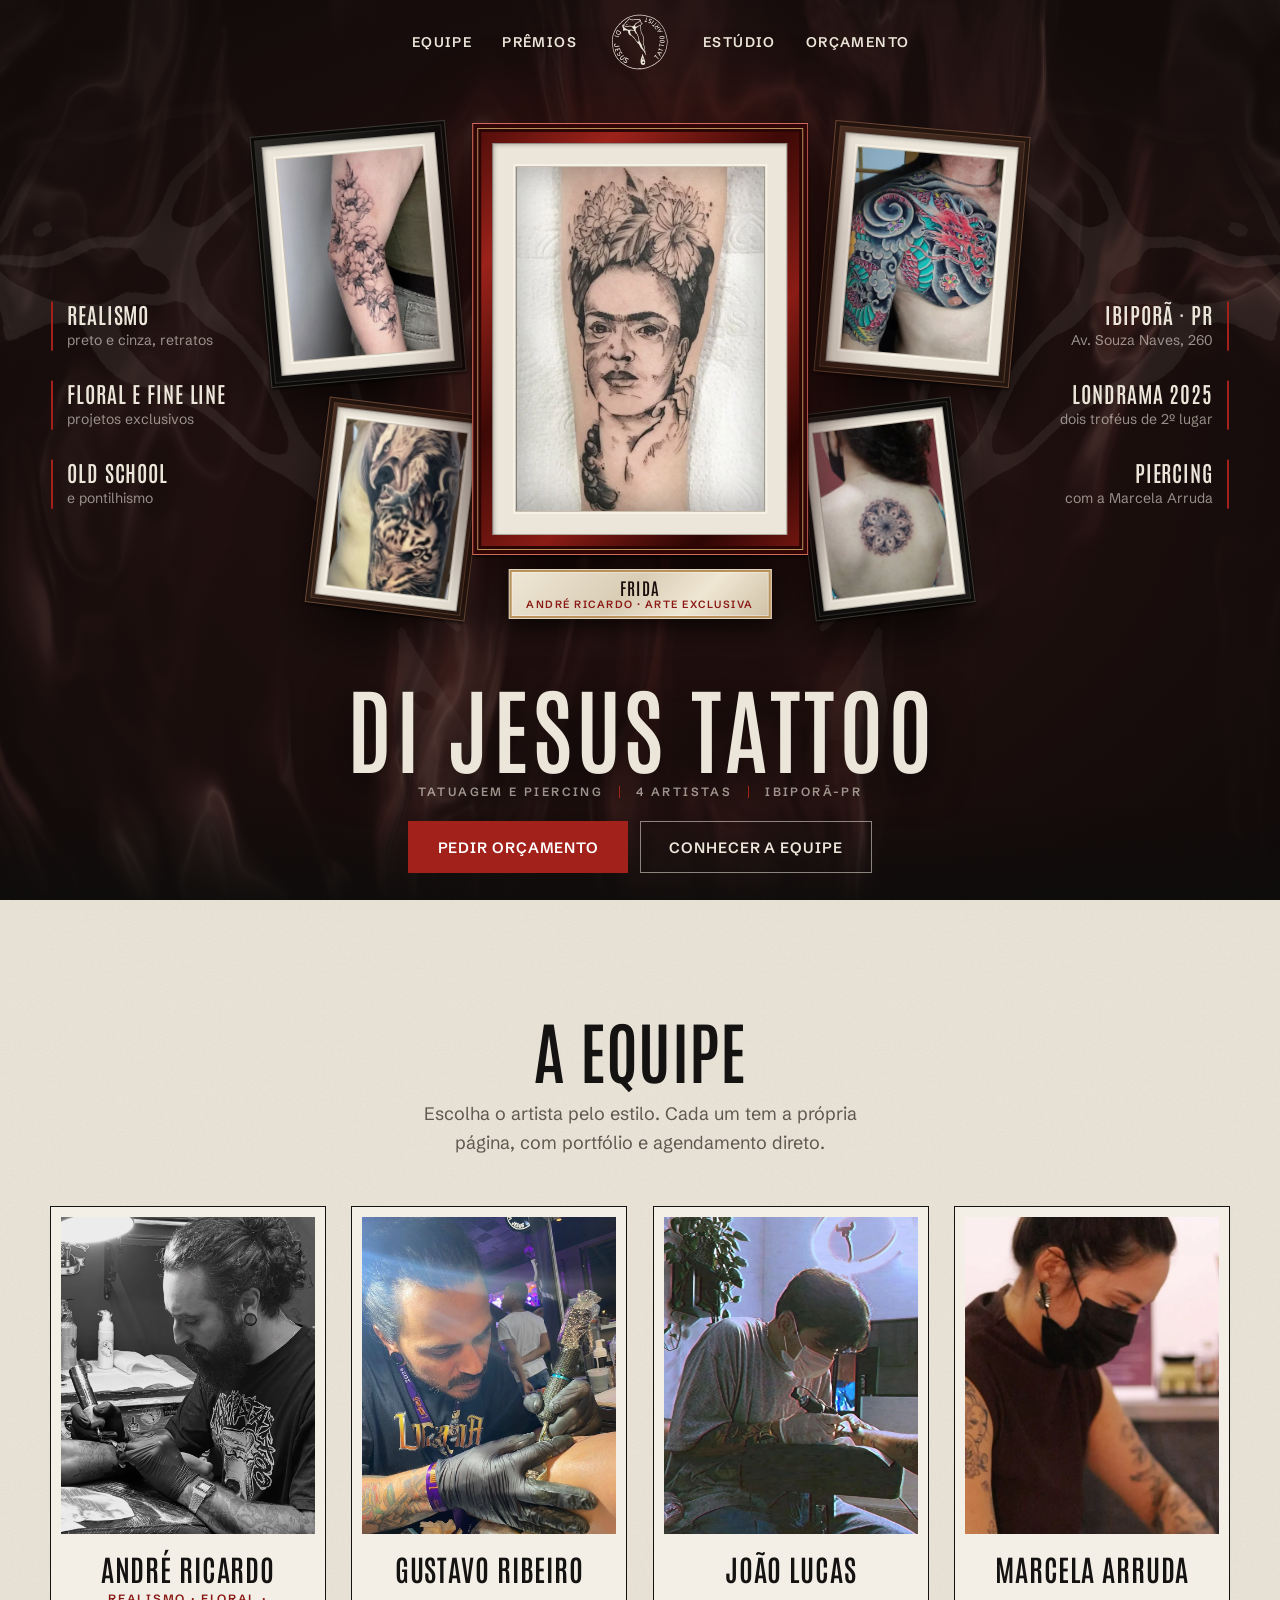
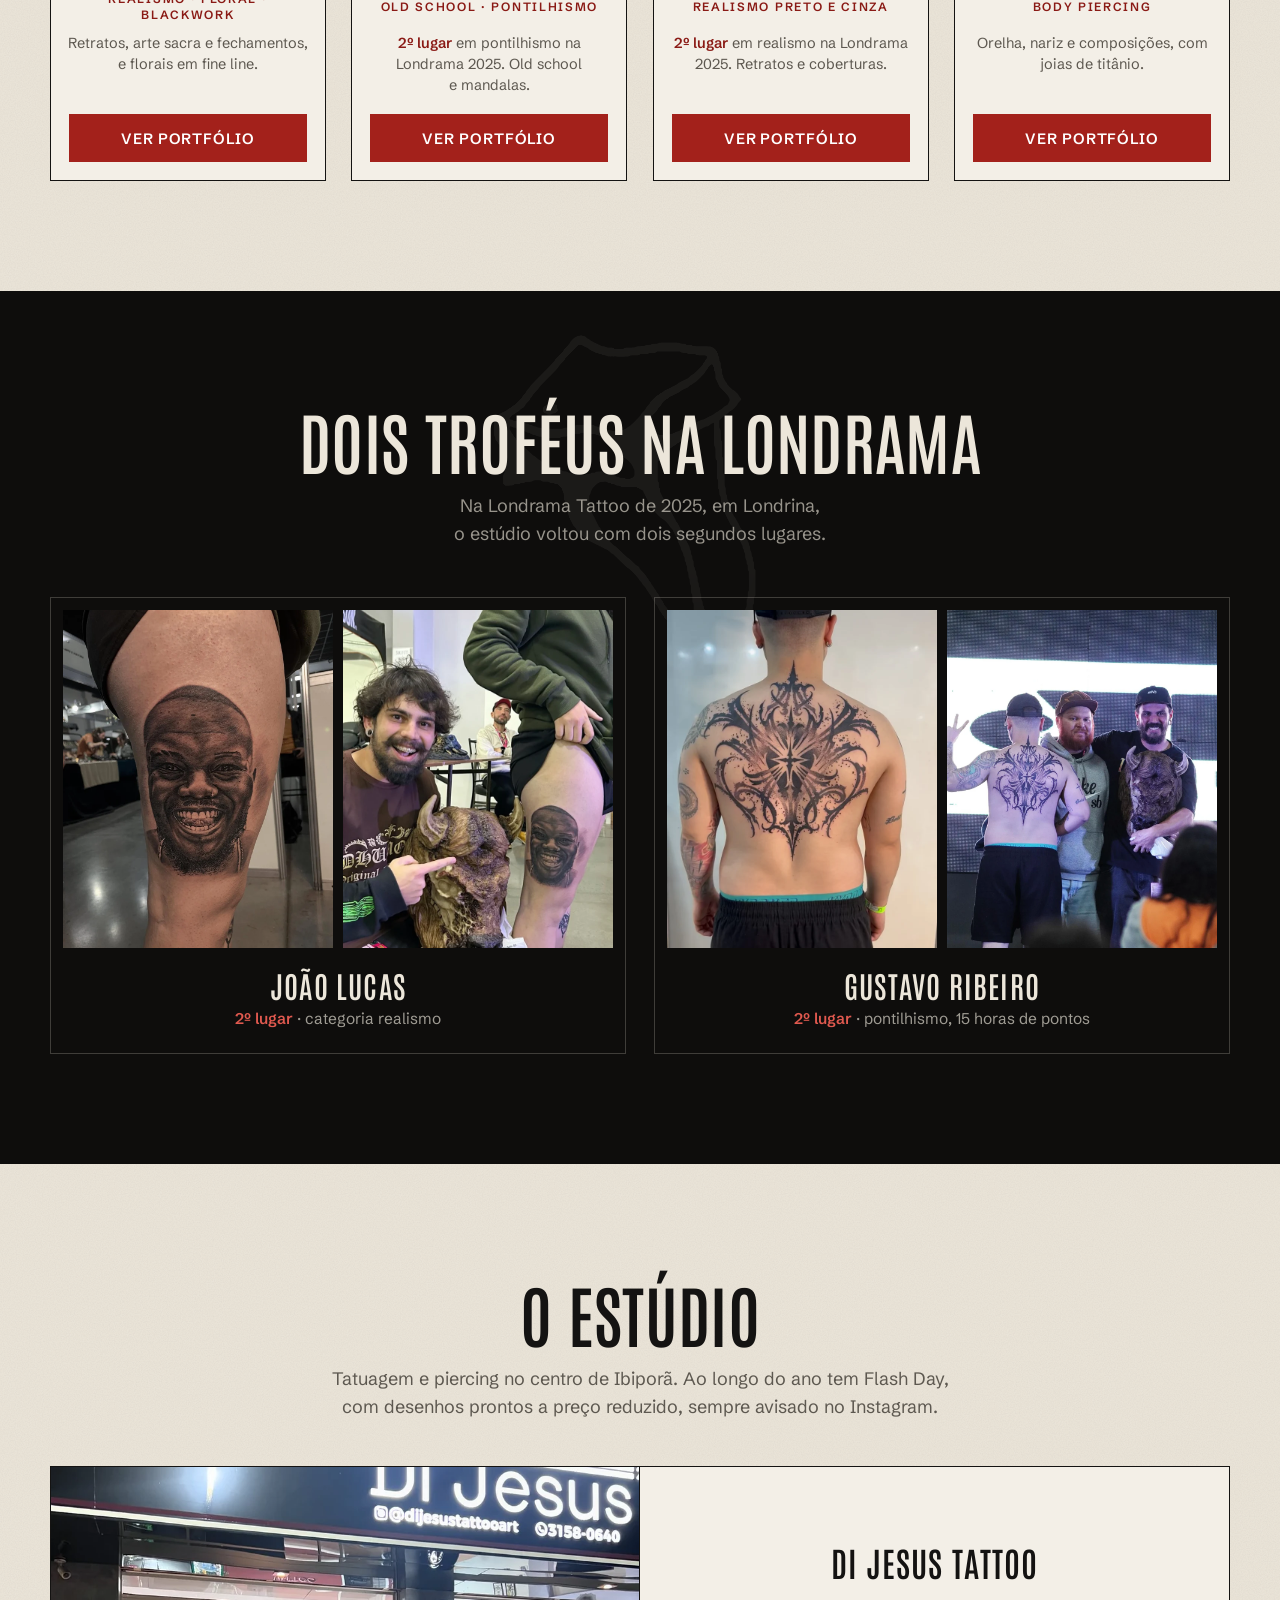
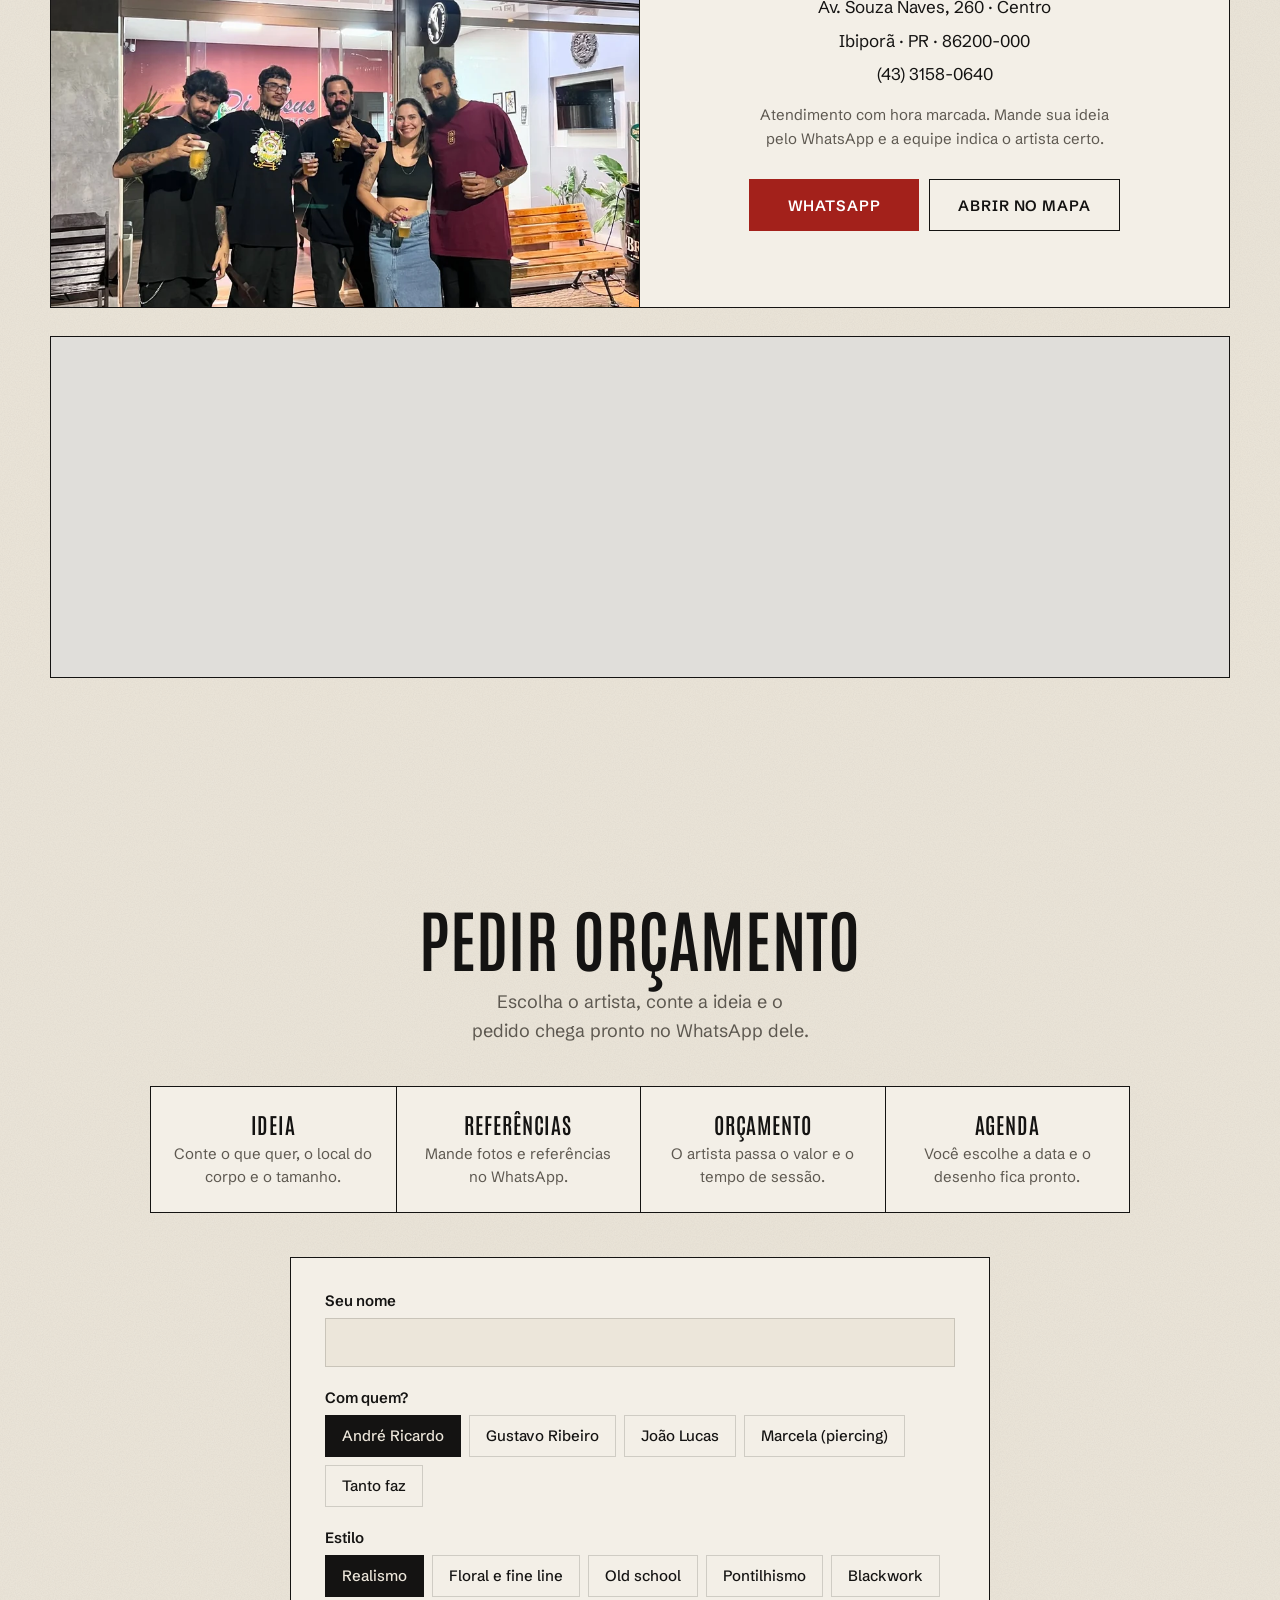
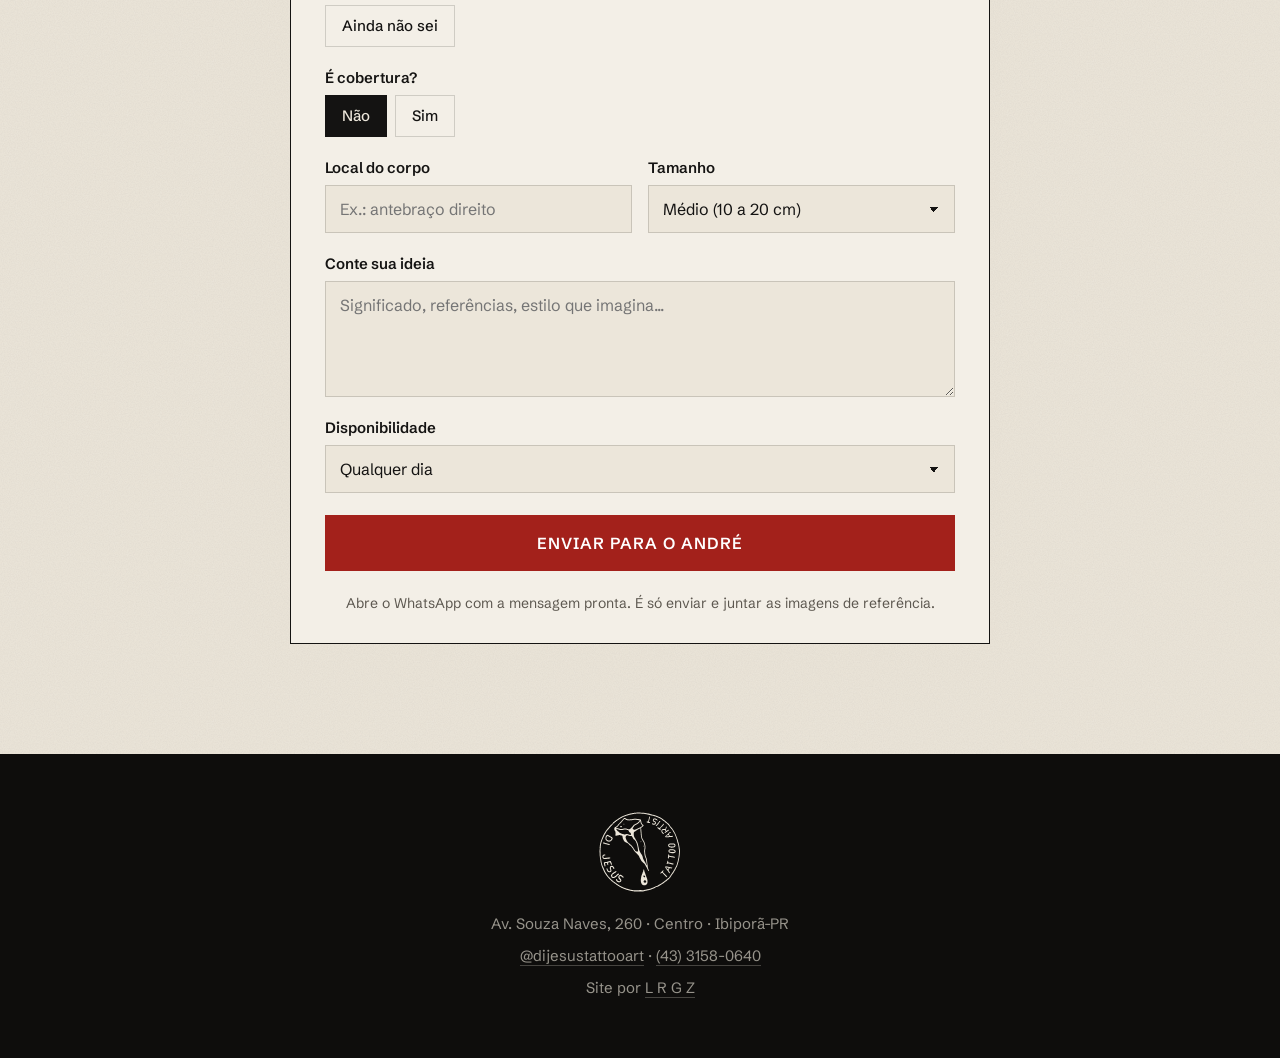
==== commit 4ff256a9: "Equipe lado a lado com página própria por artista (portfólio + agendamento individual); remove flora" ====
--- a/index.html
+++ b/index.html
@@ -45,11 +45,8 @@
 .rv{opacity:0;transform:translateY(16px);transition:opacity .7s var(--ez),transform .7s var(--ez)}
 .rv.in{opacity:1;transform:none}
 
-/* adornos: floral fine line do André (tirado da pele) e o prego da logo, apagados e espelhados */
+/* adorno: o prego da logo, apagado */
 .orn{position:absolute;z-index:0;pointer-events:none;user-select:none;-webkit-user-drag:none;max-width:none}
-.orn.fl-l,.orn.fl-r{top:120px;width:min(30vw,440px);opacity:.1;-webkit-mask-image:linear-gradient(180deg,transparent,#000 22%,#000 70%,transparent);mask-image:linear-gradient(180deg,transparent,#000 22%,#000 70%,transparent)}
-.orn.fl-l{left:max(-90px,calc(50% - 600px - min(30vw,440px)));transform:scaleX(-1)}
-.orn.fl-r{right:max(-90px,calc(50% - 600px - min(30vw,440px)))}
 .orn.pr-c{left:50%;top:40px;width:min(26vw,300px);transform:translateX(-50%);opacity:.06;-webkit-mask-image:linear-gradient(180deg,#000 40%,transparent 92%);mask-image:linear-gradient(180deg,#000 40%,transparent 92%)}
 section:not(.escuro) .orn{filter:brightness(.12)}
 
@@ -116,41 +113,17 @@
 .hero .btn.p:hover{background:var(--bg);border-color:var(--bg);color:var(--ink)}
 @keyframes sobe-h{from{opacity:0;transform:translateY(14px)}to{opacity:1;transform:none}}
 
-/* EQUIPE: uma aba por tatuador, cada um com contato e portfólio */
-.abas{display:grid;grid-template-columns:repeat(4,1fr);max-width:980px;margin:44px auto 0;border:1px solid var(--ink);background:var(--pl)}
-.abas button{position:relative;padding:18px 12px 16px;border:0;background:transparent;cursor:pointer;text-align:center;color:var(--ink);transition:background .3s var(--ez),color .3s var(--ez)}
-.abas button+button{border-left:1px solid var(--ink)}
-.abas b{display:block;font:600 22px/1.1 Antonio,sans-serif;letter-spacing:.04em;text-transform:uppercase}
-.abas span{display:block;margin-top:5px;font:500 13px/1.3 Schibsted,sans-serif;color:var(--mute);transition:color .3s var(--ez)}
-.abas button:hover{background:var(--bg2)}
-.abas button[aria-selected=true]{background:var(--ink);color:var(--bg)}
-.abas button[aria-selected=true] span{color:rgba(236,230,218,.66)}
-.abas button[aria-selected=true]::after{content:"";position:absolute;left:50%;bottom:-8px;width:14px;height:14px;background:var(--ink);transform:translateX(-50%) rotate(45deg)}
-.painel{margin-top:54px;transition:opacity .35s var(--ez)}
-.painel.tr{opacity:0}
-.perfil{display:grid;grid-template-columns:minmax(0,400px) minmax(0,560px);gap:56px;justify-content:center;align-items:center}
-.perfil figure{background:var(--pl);border:1px solid var(--ink);padding:9px}
-.perfil figure img{width:100%;aspect-ratio:4/5;object-fit:cover}
-.perfil h3{font-size:clamp(40px,4.4vw,56px);text-transform:uppercase;letter-spacing:.02em}
-.perfil .ofi{font:600 13px/1.3 Schibsted,sans-serif;letter-spacing:.16em;text-transform:uppercase;color:var(--rd2);margin:8px 0 18px}
-.perfil .tx p+p{margin-top:14px}
-.premio{display:flex;gap:14px;align-items:center;margin-top:20px;padding:12px 16px;border:1px solid var(--rd);background:rgba(163,33,27,.05);font-size:15.5px;line-height:1.4}
-.premio b{font:600 26px/1 Antonio,sans-serif;color:var(--rd2);white-space:nowrap}
-.factos{margin-top:22px;border-top:1px solid var(--line)}
-.factos div{display:flex;justify-content:space-between;gap:16px;padding:11px 0;border-bottom:1px solid var(--line);font-size:15.5px}
-.factos span{color:var(--mute)}
-.factos b{font-weight:600;text-align:right}
-.perfil .bt{display:flex;gap:10px;margin-top:24px;flex-wrap:wrap}
-.perfil .bt .btn{flex:1;min-width:190px;white-space:nowrap}
-.port-t{font-size:clamp(28px,3vw,36px);text-transform:uppercase;text-align:center;margin:72px 0 26px;letter-spacing:.03em}
-.grid{display:grid;grid-template-columns:repeat(4,1fr);gap:clamp(14px,1.6vw,22px)}
-.grid a{position:relative;display:block;padding:clamp(6px,.7vw,10px);background:var(--pl) var(--grao);box-shadow:0 18px 34px -24px rgba(20,19,18,.5),0 1px 4px rgba(20,19,18,.08);transition:transform .4s var(--ez),box-shadow .4s var(--ez)}
-.grid a::after{content:"";position:absolute;inset:4px;border:1px solid rgba(20,19,18,.16);pointer-events:none}
-.grid a span{display:block;aspect-ratio:4/5;overflow:hidden;background:var(--bg2)}
-.grid img{display:block;width:100%;height:100%;object-fit:cover;-webkit-user-drag:none;transition:transform .6s var(--ez)}
-.grid a:hover{transform:translateY(-3px);box-shadow:0 26px 44px -24px rgba(20,19,18,.6),0 2px 6px rgba(20,19,18,.1)}
-.grid a:hover img{transform:scale(1.03)}
-.mais{text-align:center;margin-top:34px}
+/* EQUIPE: os 4 lado a lado, cada um leva à própria página */
+.time{display:grid;grid-template-columns:repeat(4,1fr);gap:clamp(16px,2vw,28px);margin-top:48px}
+.art{display:flex;flex-direction:column;background:var(--pl);border:1px solid var(--ink);padding:10px 10px 18px;text-align:center}
+.art .ft{display:block;overflow:hidden;background:var(--bg2)}
+.art .ft img{width:100%;aspect-ratio:4/5;object-fit:cover;-webkit-user-drag:none;transition:transform .6s var(--ez)}
+.art:hover .ft img{transform:scale(1.03)}
+.art h3{font-size:clamp(26px,2.3vw,32px);text-transform:uppercase;letter-spacing:.03em;margin-top:18px}
+.art .ofi{font:600 12px/1.35 Schibsted,sans-serif;letter-spacing:.14em;text-transform:uppercase;color:var(--rd2);margin-top:6px;min-height:2.7em;display:flex;align-items:center;justify-content:center}
+.art .sel{font-size:14.5px;line-height:1.45;color:var(--mute);margin:10px 6px 0;flex:1}
+.art .sel b{color:var(--rd2);font-weight:600}
+.art .btn{margin:18px 8px 0;height:48px;padding:0 14px;white-space:nowrap}
 
 /* PRÊMIOS (fundo escuro) */
 .escuro{background:var(--carv);color:var(--bg)}
@@ -207,24 +180,13 @@
 footer a{text-decoration:none;border-bottom:1px solid rgba(236,230,218,.25);transition:border-color .3s var(--ez),color .3s var(--ez)}
 footer a:hover{border-color:var(--bg);color:var(--bg)}
 
-/* LIGHTBOX */
-.lb{position:fixed;inset:0;z-index:50;background:rgba(14,13,12,.95);display:flex;align-items:center;justify-content:center;flex-direction:column;gap:18px;padding:20px}
-.lb img{max-width:min(92vw,900px);max-height:calc(100svh - 140px);object-fit:contain;-webkit-user-drag:none}
-.lb>button:not(.btn){position:absolute;background:none;border:0;color:#F3EFE7;font:300 44px/1 Antonio,sans-serif;cursor:pointer;width:60px;height:60px;transition:opacity .3s var(--ez)}
-.lb>button:not(.btn):hover{opacity:.6}
-.lb .x{top:10px;right:10px}.lb .pv{left:10px;top:50%;margin-top:-30px}.lb .nx{right:10px;top:50%;margin-top:-30px}
-.lb .quero{border-color:#F3EFE7;color:#F3EFE7}
-.lb .quero:hover{background:#F3EFE7;color:var(--ink)}
-
 /* RESPONSIVO */
 @media (max-width:1180px){.hl{display:none}}
 @media (max-width:1024px){
- .grid{grid-template-columns:repeat(3,1fr)}
  .passos{grid-template-columns:1fr 1fr}
  .passos>div+div{border-left:0}
  .passos>div:nth-child(even){border-left:1px solid var(--ink)}
  .passos>div:nth-child(n+3){border-top:1px solid var(--ink)}
- .perfil{gap:36px}
 }
 @media (max-width:820px){
  body{font-size:16px}
@@ -247,21 +209,12 @@
  .h-sub{font-size:10px;letter-spacing:.12em;margin:14px 0 22px}.h-sub span{padding:0 8px}
  .bts{flex-direction:column;width:100%;max-width:440px;padding:0 4px}
  .bts .btn{width:100%;min-width:0}
- .abas{grid-template-columns:1fr 1fr}
- .abas button+button{border-left:0}
- .abas button:nth-child(even){border-left:1px solid var(--ink)}
- .abas button:nth-child(n+3){border-top:1px solid var(--ink)}
- .abas button[aria-selected=true]::after{display:none}
- .abas b{font-size:19px}.abas span{font-size:12px}
- .painel{margin-top:36px}
- .perfil{grid-template-columns:1fr;gap:28px;max-width:480px;margin:0 auto}
- .perfil .tx{text-align:center}
- .premio{text-align:left}
- .perfil .bt .btn{min-width:0}
- .port-t{margin-top:56px}
- .grid{grid-template-columns:1fr 1fr;gap:12px}
- .grid a{padding:5px}.grid a::after{inset:2px}
- .orn.fl-l,.orn.fl-r{width:44vw;opacity:.07}.orn.fl-l{left:-20vw}.orn.fl-r{right:-20vw}
+ .time{grid-template-columns:1fr 1fr;gap:12px;margin-top:36px}
+ .art{padding:6px 6px 12px}
+ .art h3{font-size:22px;margin-top:12px}
+ .art .ofi{font-size:10px;letter-spacing:.08em;margin-top:4px}
+ .art .sel{font-size:13px;margin:6px 2px 0}
+ .art .btn{margin:12px 2px 0;height:44px;font-size:13px;letter-spacing:.04em;padding:0 8px}
  .orn.pr-c{width:52vw;opacity:.05}
  .trofeus{grid-template-columns:1fr;max-width:520px;margin-left:auto;margin-right:auto}
  .trofeu .leg b{font-size:26px}
@@ -281,7 +234,7 @@
 @media (min-width:600px) and (max-width:820px){.q0{--h:min(36svh,400px)}.q1,.q3{--x:20%}.q2,.q4{--x:80%}}
 @media (max-width:380px){
  .chips span{padding:0 12px;font-size:14px}
- .abas b{font-size:17px}
+ .art h3{font-size:20px}.art .sel{display:none}
  .h-sub span:last-child{display:none}
 }
 @media (orientation:landscape) and (max-height:560px){
@@ -322,32 +275,30 @@
 </header>
 
 <section id="equipe">
- <img class="orn fl-l" src="img/orn/floral-a.webp" alt="" aria-hidden="true" draggable="false">
- <img class="orn fl-r" src="img/orn/floral-a.webp" alt="" aria-hidden="true" draggable="false">
  <div class="wrap">
   <h2 class="rv">A equipe</h2>
-  <p class="lead rv">Escolha o artista pelo estilo. Cada um tem o próprio portfólio e o próprio contato.</p>
-  <div class="abas rv" role="tablist" id="abas">
-   <button role="tab" aria-selected="true" aria-controls="painel" data-a="andre"><b>André Ricardo</b><span>Realismo e floral</span></button>
-   <button role="tab" aria-selected="false" aria-controls="painel" data-a="gustavo"><b>Gustavo Ribeiro</b><span>Old school e pontilhismo</span></button>
-   <button role="tab" aria-selected="false" aria-controls="painel" data-a="joao"><b>João Lucas</b><span>Realismo preto e cinza</span></button>
-   <button role="tab" aria-selected="false" aria-controls="painel" data-a="marcela"><b>Marcela Arruda</b><span>Piercing</span></button>
-  </div>
-  <div class="painel" id="painel" role="tabpanel">
-   <div class="perfil">
-    <figure><img id="p-foto" src="img/p/andre.webp" alt="André Ricardo tatuando no Di Jesus"></figure>
-    <div class="tx">
-     <h3 id="p-nome">André Ricardo</h3>
-     <p class="ofi" id="p-ofi">Realismo · floral · blackwork</p>
-     <div id="p-tx"></div>
-     <div id="p-premio"></div>
-     <div class="factos" id="p-factos"></div>
-     <div class="bt"><a class="btn p" href="#marcar" id="p-orc">Pedir orçamento</a><a class="btn" id="p-ig" href="https://www.instagram.com/andredejesustatuador/" target="_blank" rel="noopener">Instagram</a></div>
-    </div>
-   </div>
-   <h3 class="port-t" id="p-port">Portfólio do André</h3>
-   <div class="grid" id="grid"></div>
-   <div class="mais"><button class="btn" id="mais">Ver mais trabalhos</button></div>
+  <p class="lead rv">Escolha o artista pelo estilo. Cada um tem a própria página, com portfólio e agendamento direto.</p>
+  <div class="time">
+   <article class="art rv">
+    <a class="ft" href="andre.html" tabindex="-1" aria-hidden="true"><img src="img/p/andre.webp" alt="André Ricardo tatuando no Di Jesus" draggable="false"></a>
+    <h3>André Ricardo</h3><p class="ofi">Realismo · floral · blackwork</p><p class="sel">Retratos, arte sacra e fechamentos, e florais em fine line.</p>
+    <a class="btn p" href="andre.html" aria-label="Ver portfólio de André Ricardo">Ver portfólio</a>
+   </article>
+   <article class="art rv">
+    <a class="ft" href="gustavo.html" tabindex="-1" aria-hidden="true"><img src="img/p/gustavo.webp" alt="Gustavo Ribeiro tatuando na Londrama Tattoo" draggable="false"></a>
+    <h3>Gustavo Ribeiro</h3><p class="ofi">Old school · pontilhismo</p><p class="sel"><b>2º lugar</b> em pontilhismo na Londrama 2025. Old school e mandalas.</p>
+    <a class="btn p" href="gustavo.html" aria-label="Ver portfólio de Gustavo Ribeiro">Ver portfólio</a>
+   </article>
+   <article class="art rv">
+    <a class="ft" href="joao.html" tabindex="-1" aria-hidden="true"><img src="img/p/joao.webp" alt="João Lucas tatuando no Di Jesus" draggable="false"></a>
+    <h3>João Lucas</h3><p class="ofi">Realismo preto e cinza</p><p class="sel"><b>2º lugar</b> em realismo na Londrama 2025. Retratos e coberturas.</p>
+    <a class="btn p" href="joao.html" aria-label="Ver portfólio de João Lucas">Ver portfólio</a>
+   </article>
+   <article class="art rv">
+    <a class="ft" href="marcela.html" tabindex="-1" aria-hidden="true"><img src="img/p/marcela.webp" alt="Marcela Arruda fazendo um piercing" draggable="false"></a>
+    <h3>Marcela Arruda</h3><p class="ofi">Body piercing</p><p class="sel">Orelha, nariz e composições, com joias de titânio.</p>
+    <a class="btn p" href="marcela.html" aria-label="Ver portfólio de Marcela Arruda">Ver portfólio</a>
+   </article>
   </div>
  </div>
 </section>
@@ -371,8 +322,6 @@
 </section>
 
 <section id="estudio">
- <img class="orn fl-l" src="img/orn/floral-b.webp" alt="" aria-hidden="true" draggable="false">
- <img class="orn fl-r" src="img/orn/floral-b.webp" alt="" aria-hidden="true" draggable="false">
  <div class="wrap">
   <h2 class="rv">O estúdio</h2>
   <p class="lead rv">Tatuagem e piercing no centro de Ibiporã. Ao longo do ano tem Flash Day, com desenhos prontos a preço reduzido, sempre avisado no Instagram.</p>
@@ -395,8 +344,6 @@
 </section>
 
 <section id="marcar">
- <img class="orn fl-l" src="img/orn/floral-a.webp" alt="" aria-hidden="true" draggable="false">
- <img class="orn fl-r" src="img/orn/floral-a.webp" alt="" aria-hidden="true" draggable="false">
  <div class="wrap">
   <h2 class="rv">Pedir orçamento</h2>
   <p class="lead rv">Escolha o artista, conte a ideia e o pedido chega pronto no WhatsApp dele.</p>
@@ -455,7 +402,6 @@
  <p>Site por <a href="https://lrgz.com.br">L R G Z</a></p>
 </footer>
 
-<div class="lb" id="lb" hidden><button class="x" aria-label="Fechar">×</button><button class="pv" aria-label="Anterior">‹</button><img id="lbi" alt=""><button class="nx" aria-label="Próxima">›</button></div>
 
 <script src="js/fumaca.js"></script>
 <script>
@@ -499,57 +445,10 @@
  requestAnimationFrame(loop);
 })();
 
-// EQUIPE: dados de cada artista (contato e portfólio próprios)
-const ART={
- andre:{nome:'André Ricardo',curto:'o André',ofi:'Realismo · floral · blackwork',foto:'img/p/andre.webp',alt:'André Ricardo tatuando no Di Jesus',n:46,ig:'andredejesustatuador',num:'554331580640',
-  tx:['O André dá nome ao Di Jesus. É do realismo em preto e cinza: retratos, animais, arte sacra e fechamentos de braço e perna, sempre com arte criada para cada pessoa.','Do outro lado do portfólio estão os florais em fine line, delicados e pensados para acompanhar o corpo.'],
-  fa:[['Estilos','Realismo, floral, blackwork'],['Instagram','@andredejesustatuador'],['Contato','(43) 3158-0640']]},
- gustavo:{nome:'Gustavo Ribeiro',curto:'o Gustavo',ofi:'Old school · pontilhismo · geometria',foto:'img/p/gustavo.webp',alt:'Gustavo Ribeiro tatuando na Londrama Tattoo',n:35,ig:'gustavoribeirotattoo',num:'5543998080623',
-  tx:['O Gustavo vai do old school colorido, de traço firme e cor chapada, às mandalas e geometrias feitas inteiras em pontos.','Também faz tribal, blackwork e lettering, e de tempos em tempos abre Flash Day com desenhos a preço reduzido.'],
-  pr:['2º','Pontilhismo na Londrama Tattoo 2025, com costas fechadas em 15 horas de pontos.'],
-  fa:[['Estilos','Old school, pontilhismo, blackwork'],['Instagram','@gustavoribeirotattoo'],['WhatsApp','(43) 99808-0623']]},
- joao:{nome:'João Lucas',curto:'o João',ofi:'Realismo preto e cinza · cobertura',foto:'img/p/joao.webp',alt:'João Lucas tatuando no Di Jesus',n:28,ig:'dejesuslucastatto',num:'554331580640',
-  tx:['Especialista em realismo preto e cinza, com um lema simples: projetos que envelhecem bem.','Retratos, animais, arte sacra e coberturas, além de peças em old school.'],
-  pr:['2º','Realismo na Londrama Tattoo 2025, com o retrato tatuado ao vivo no evento.'],
-  fa:[['Estilos','Realismo P&C, cobertura'],['Instagram','@dejesuslucastatto'],['Contato','(43) 3158-0640']]},
- marcela:{nome:'Marcela Arruda',curto:'a Marcela',ofi:'Body piercing',foto:'img/p/marcela.webp',alt:'Marcela Arruda fazendo um piercing',n:20,ig:'maarrudapiercer',num:'554331580640',
-  tx:['A Marcela cuida dos piercings do estúdio: orelha, nariz, sobrancelha e composições completas de orelha.','Trabalha com joias de titânio e aço cirúrgico, com topos em zircônia, e acompanha a cicatrização.'],
-  fa:[['Serviço','Perfuração e troca de joias'],['Instagram','@maarrudapiercer'],['Agendamento','(43) 3158-0640']]}
-};
+// links antigos (#andre...) levam à página do artista
+const ART={andre:{nome:'André Ricardo',curto:'o André',num:'554331580640'},gustavo:{nome:'Gustavo Ribeiro',curto:'o Gustavo',num:'5543998080623'},joao:{nome:'João Lucas',curto:'o João',num:'554331580640'},marcela:{nome:'Marcela Arruda',curto:'a Marcela',num:'554331580640'}};
+if(ART[location.hash.slice(1)])location.replace(location.hash.slice(1)+'.html');
 const $=id=>document.getElementById(id);
-const g=$('grid'),painel=$('painel');let A='andre',lim=12;
-const nn=i=>String(i).padStart(2,'0');
-function grade(){const a=ART[A];g.innerHTML=Array.from({length:Math.min(lim,a.n)},(_,i)=>`<a href="img/g/${A}/${nn(i)}.webp" data-k="${i}"><span><img src="img/g/${A}/s/${nn(i)}.webp" alt="${A==='marcela'?'Piercing':'Tatuagem'} de ${a.nome}, Di Jesus Tattoo" draggable="false"></span></a>`).join('');$('mais').parentNode.hidden=a.n<=lim}
-function preenche(){const a=ART[A];$('p-foto').src=a.foto;$('p-foto').alt=a.alt;$('p-nome').textContent=a.nome;$('p-ofi').textContent=a.ofi;
- $('p-tx').innerHTML=a.tx.map(t=>`<p>${t}</p>`).join('');
- $('p-premio').innerHTML=a.pr?`<p class="premio"><b>${a.pr[0]} lugar</b><span>${a.pr[1]}</span></p>`:'';
- $('p-factos').innerHTML=a.fa.map(f=>`<div><span>${f[0]}</span><b>${f[1]}</b></div>`).join('');
- $('p-orc').textContent=A==='marcela'?'Agendar piercing':'Pedir orçamento';$('p-ig').href=`https://www.instagram.com/${a.ig}/`;
- $('p-port').textContent=A==='marcela'?'Piercings da Marcela':'Portfólio d'+a.curto.slice(0,1)+' '+a.curto.slice(2);lim=12;grade()}
-Object.keys(ART).forEach(k=>{const a=ART[k];[a.foto,`img/g/${k}/s/00.webp`].forEach(s=>{const i=new Image();i.src=s})});
-function abre(k,rolar){if(!ART[k]||k===A&&!rolar)return;
- document.querySelectorAll('#abas button').forEach(b=>b.setAttribute('aria-selected',b.dataset.a===k));
- if(k!==A){A=k;painel.classList.add('tr');setTimeout(()=>{preenche();painel.classList.remove('tr')},300)}
- if(rolar)$('equipe').scrollIntoView()}
-$('abas').onclick=e=>{const b=e.target.closest('button');if(b){abre(b.dataset.a);history.replaceState(null,'','#'+b.dataset.a)}};
-$('abas').addEventListener('keydown',e=>{if(!/Arrow(Left|Right)/.test(e.key))return;const bs=[...document.querySelectorAll('#abas button')];let i=bs.findIndex(b=>b.dataset.a===A);i=(i+(e.key==='ArrowRight'?1:-1)+bs.length)%bs.length;bs[i].focus();bs[i].click()});
-preenche();
-if(ART[location.hash.slice(1)])setTimeout(()=>abre(location.hash.slice(1),true),50);
-$('mais').onclick=()=>{lim=99;grade()};
-$('p-orc').addEventListener('click',()=>escolhe(A));
-
-// LIGHTBOX
-const lb=$('lb'),lbi=$('lbi');let li=0;
-const show=k=>{const n=ART[A].n;li=(k+n)%n;lbi.src=`img/g/${A}/${nn(li)}.webp`;lbi.alt=`Trabalho de ${ART[A].nome}`;lb.hidden=false};
-g.onclick=e=>{const a=e.target.closest('a');if(!a)return;e.preventDefault();show(+a.dataset.k)};
-lb.onclick=e=>{if(e.target.classList.contains('pv'))show(li-1);else if(e.target.classList.contains('nx'))show(li+1);else if(e.target!==lbi&&!e.target.classList.contains('quero'))lb.hidden=true};
-addEventListener('keydown',e=>{if(lb.hidden)return;if(e.key=='Escape')lb.hidden=true;if(e.key=='ArrowLeft')show(li-1);if(e.key=='ArrowRight')show(li+1)});
-const qb=document.createElement('button');qb.className='btn quero';lb.appendChild(qb);
-const qtx=()=>{qb.textContent=A==='marcela'?'Quero um assim':'Quero uma assim'};
-new MutationObserver(qtx).observe(lb,{attributes:true});
-qb.addEventListener('click',e=>{e.stopPropagation();lb.hidden=true;escolhe(A);
- const id=$('ideia');id.value=`Vi no site ${A==='marcela'?'um piercing':'uma tatuagem'} d${ART[A].curto.slice(0,1)} ${ART[A].nome.split(' ')[0]} (foto ${li+1} do portfólio) e quero algo parecido. `;
- $('marcar').scrollIntoView();setTimeout(()=>id.focus({preventScroll:true}),700)});
 
 // PEDIDO → WhatsApp do artista escolhido
 const form=$('form'),erro=$('erro');
